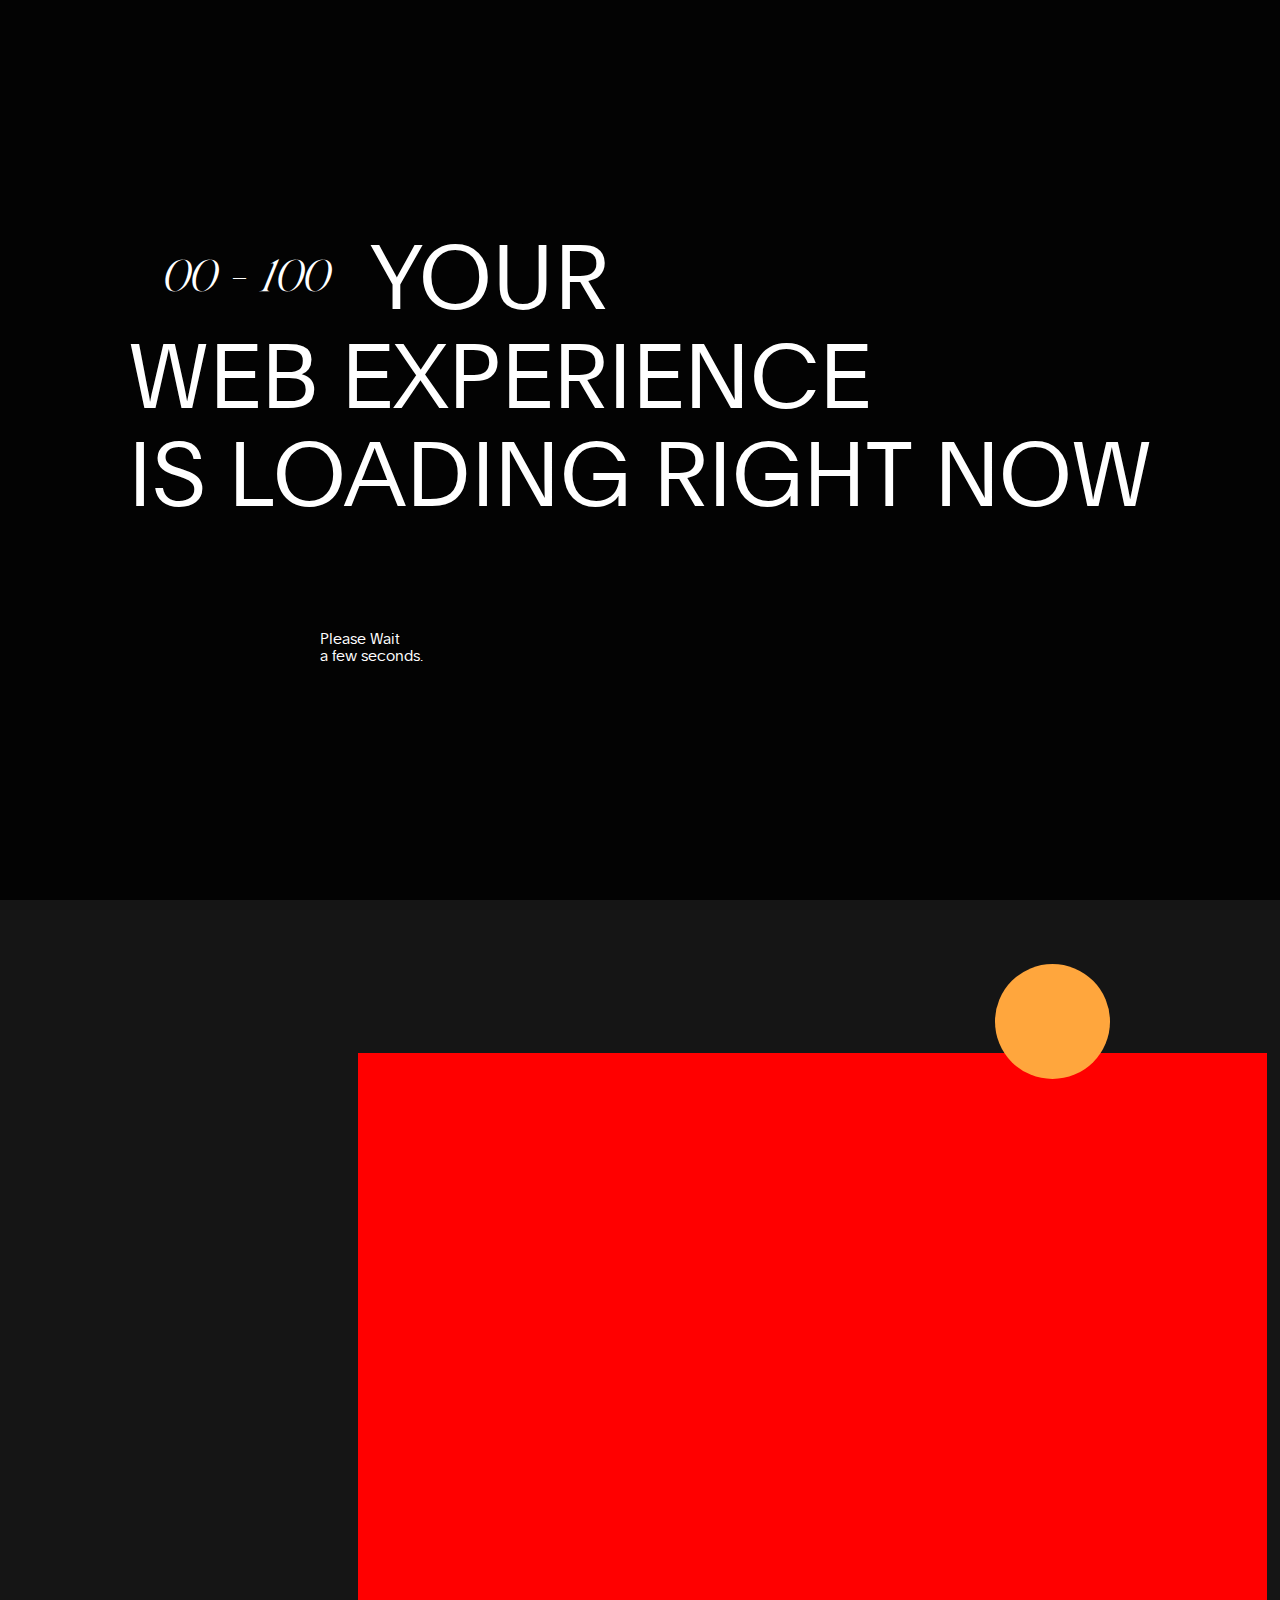
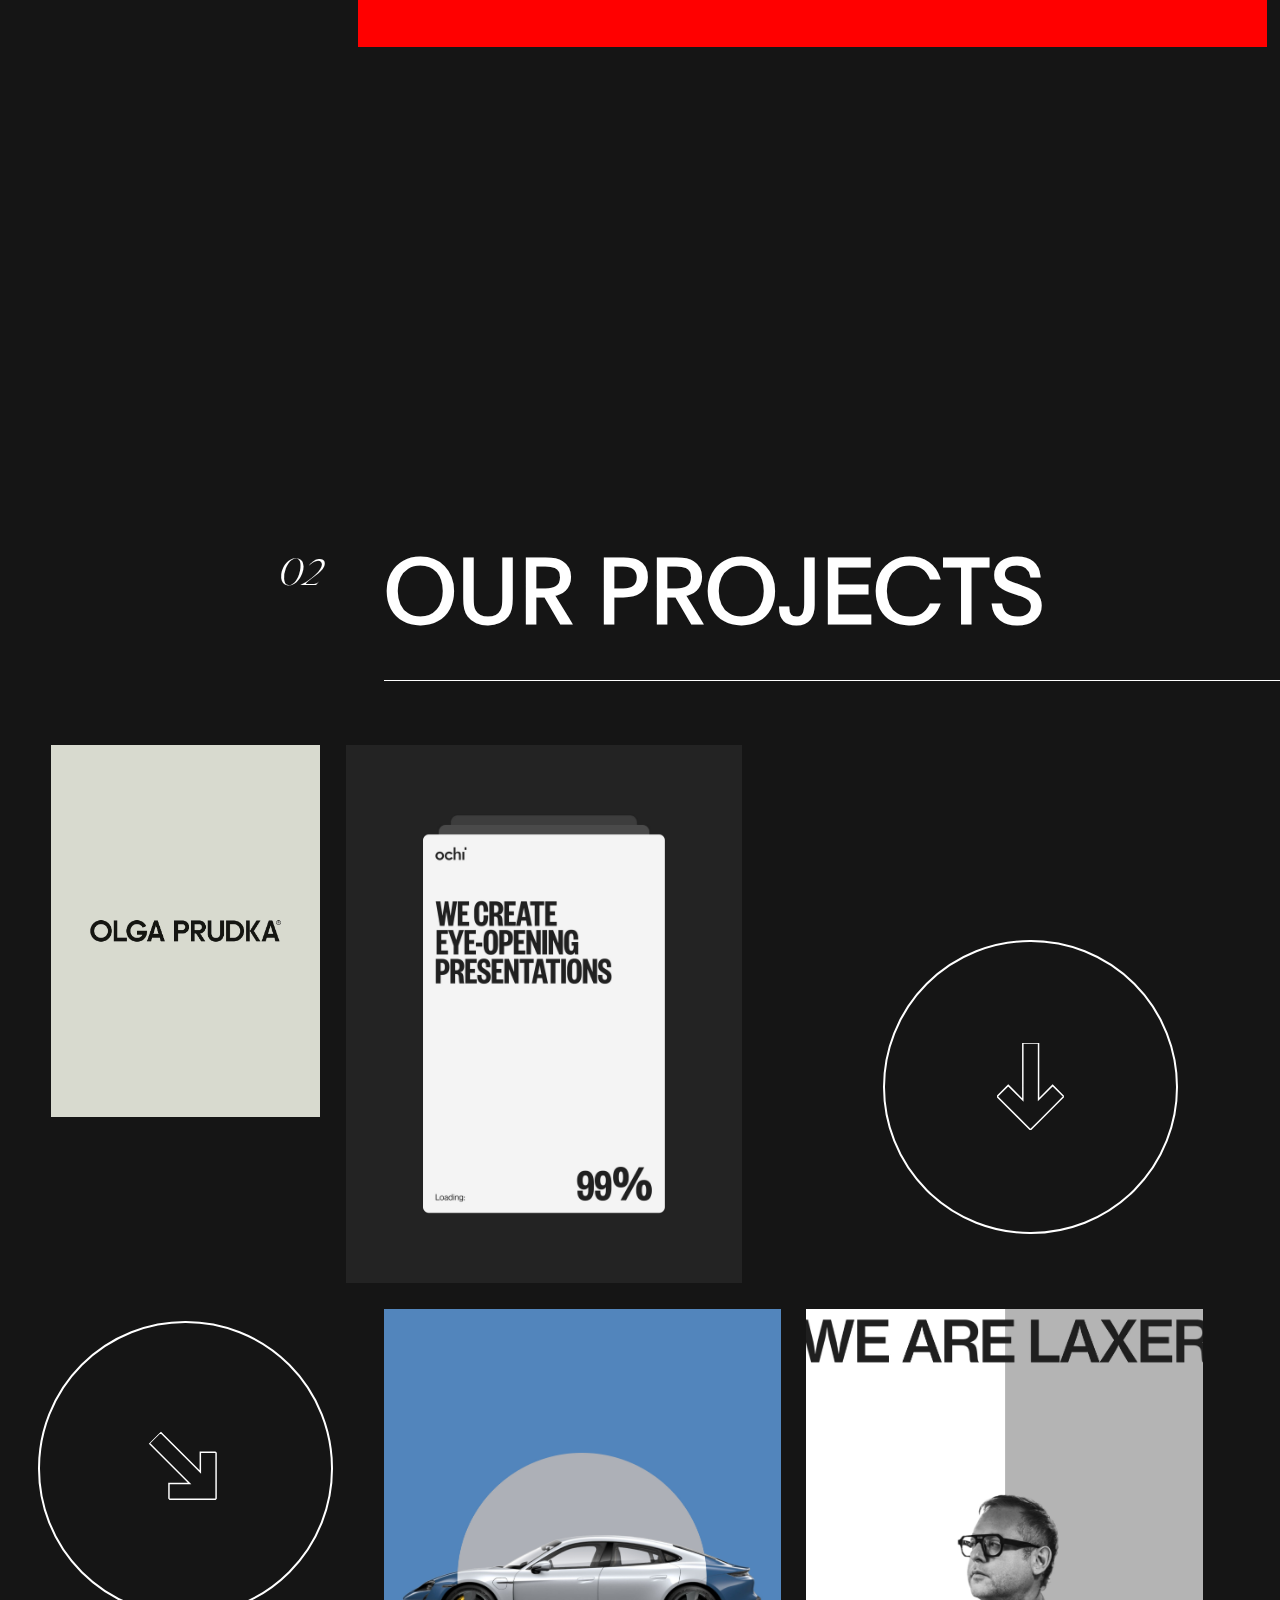
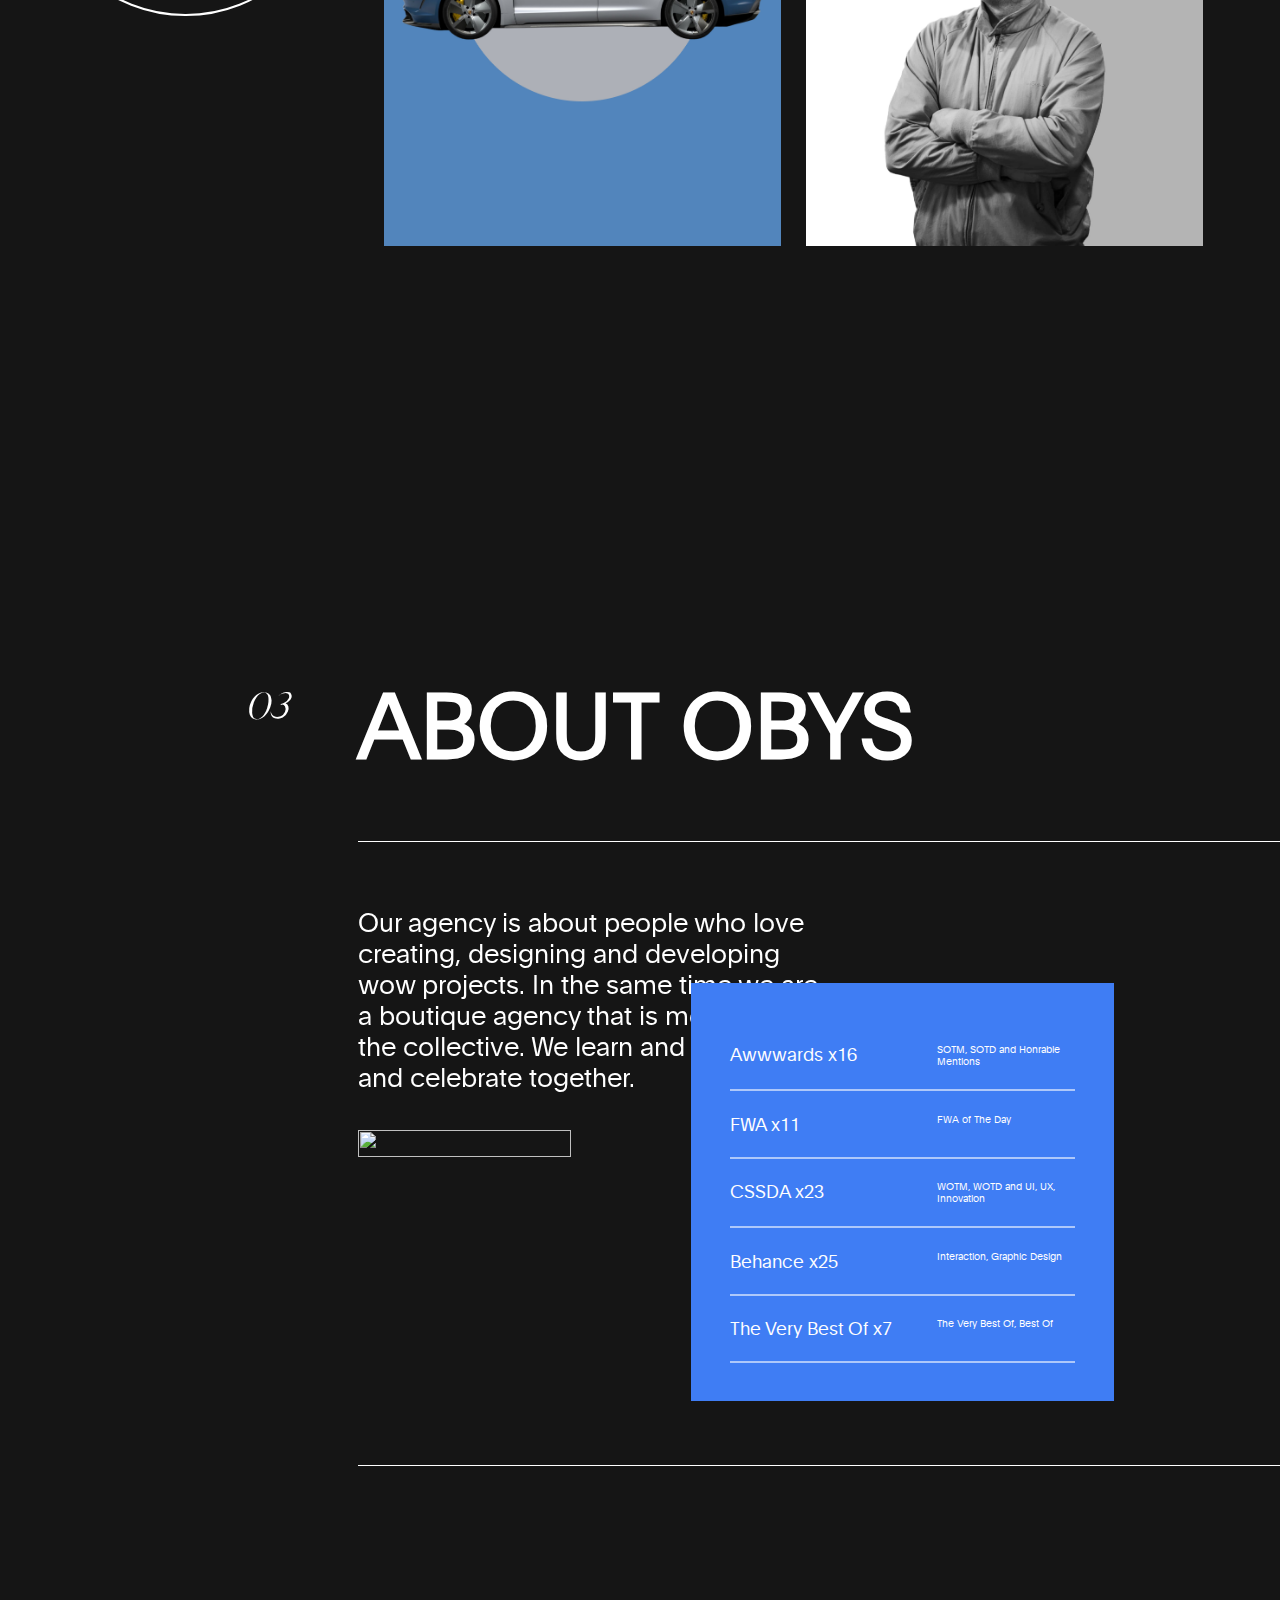
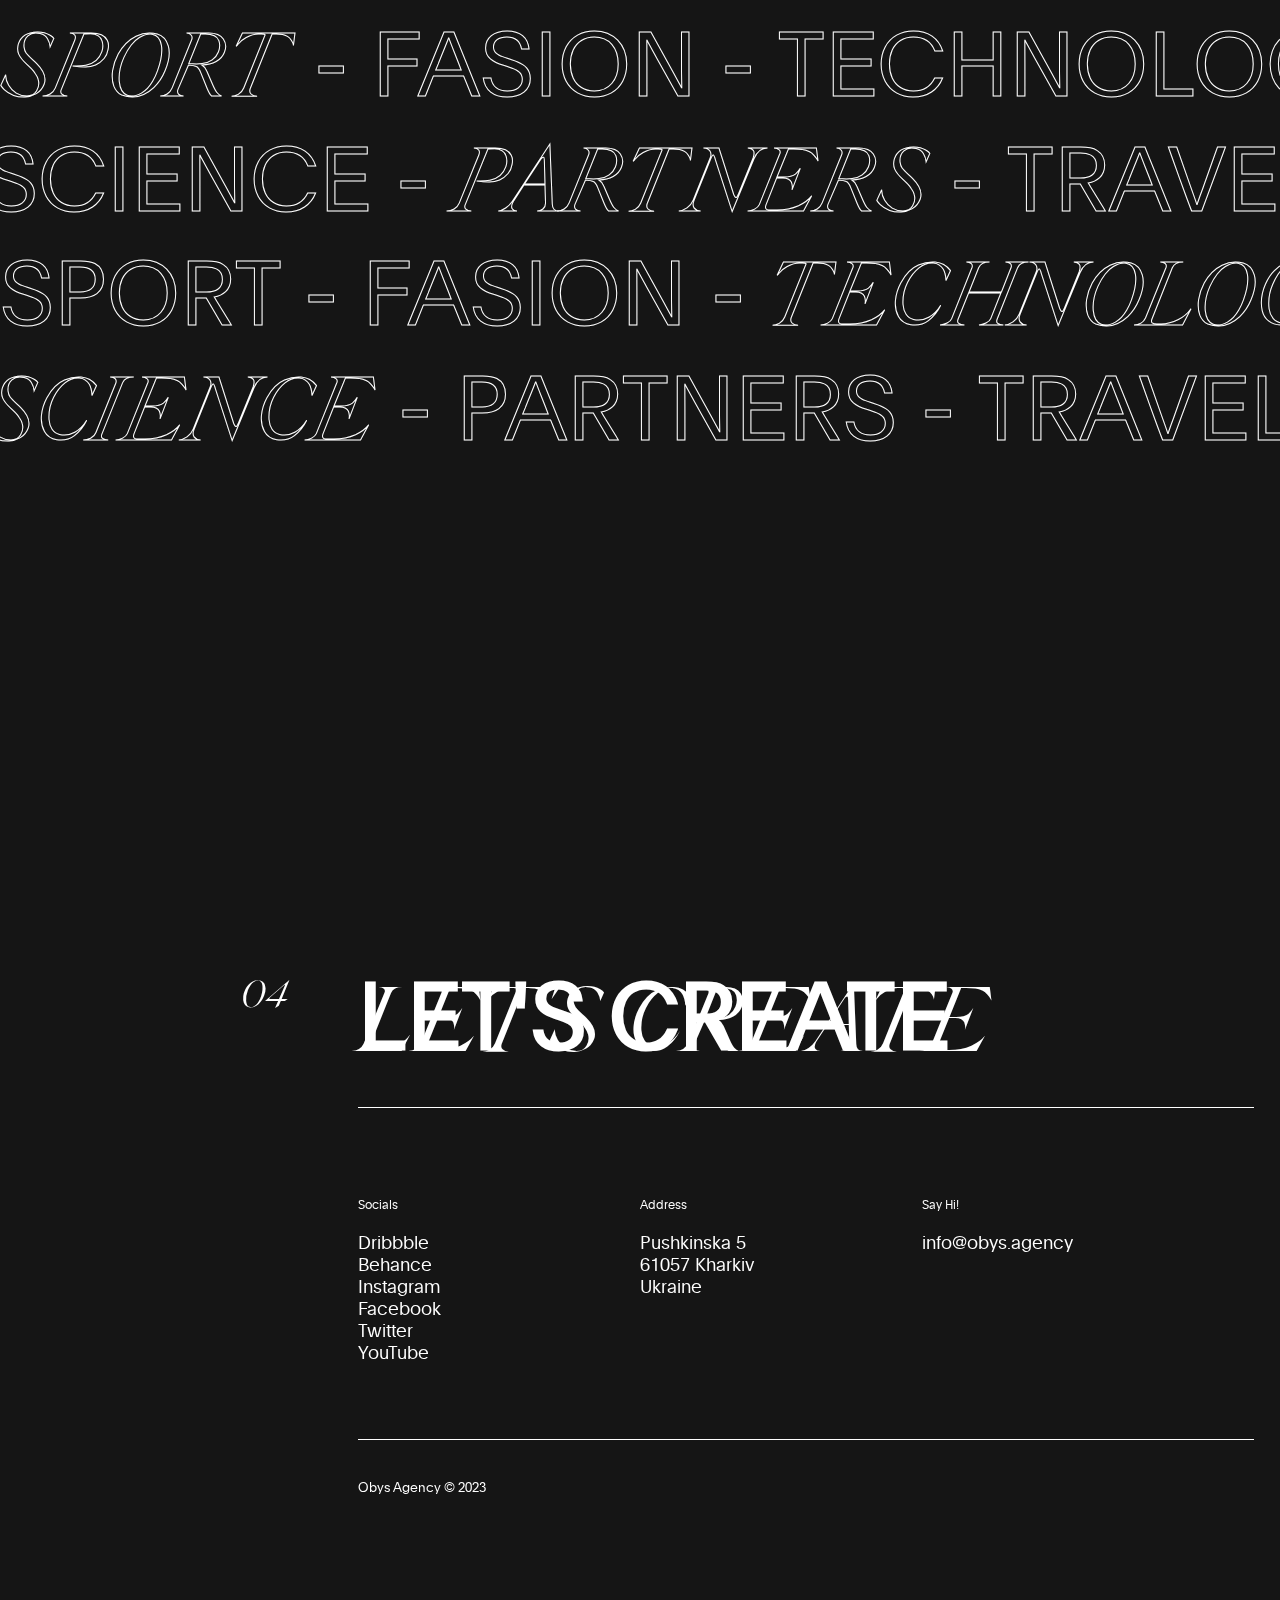
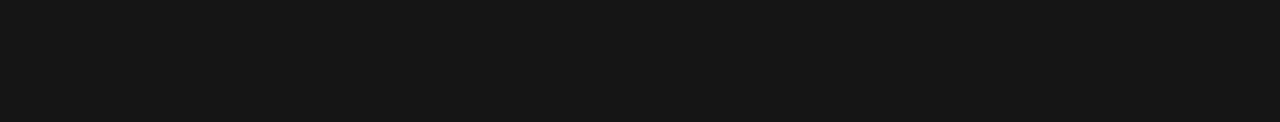
==== Obys_Agency/obys-agency-main/index.html @ a290be22 "Changes in page 1 and loader done done" ====
<!DOCTYPE html>
<html lang="en">

<head>
    <meta charset="UTF-8">
    <meta name="viewport" content="width=device-width, initial-scale=1.0">
    <title>Obys Agency</title>
    <!-- favicon -->
    <link rel="shortcut icon" href="./assets/favicon.png" type="image/x-icon">
    <!-- locomotive css  -->
    <link rel="stylesheet" href="https://cdn.jsdelivr.net/npm/locomotive-scroll@3.5.4/dist/locomotive-scroll.css">
    <!-- shery css  -->
    <link rel="stylesheet" href="https://cdn.jsdelivr.net/gh/aayushchouhan24/sheryjs@main/dist/Shery.css" />
    <!-- remixicon cdn  -->
    <link href="https://cdn.jsdelivr.net/npm/remixicon@3.5.0/fonts/remixicon.css" rel="stylesheet">
    <!-- css file  -->
    <link rel="stylesheet" href="style.css">
</head>

<body>
    <div id="crsr">Scroll</div>
    <div id="loader">
        <div class="line">
            <div id="line1-part1">
                <h5>00</h5>
                <h6>- 100</h6>
            </div>
            <h1>Your</h1>
        </div>
        <div class="line">
            <h1>Web Experience</h1>
        </div>
        <div class="line">
            <h1>is loading right <span class="line-h2">NOW</span></h1>
            <div class="lineh3">Please Wait <br>a few seconds.</div>
        </div>
    </div>
    <div id="main">
        <div id="page1" data-scroll data-scroll-speed="-1">
            <div id="nav">

                <div id="nav-part1">
                    <img src="dots-menu.png" id="menu">
                    <svg class="brand__svg" width="71" height="27" viewBox="0 0 71 27">
                        <path d="M40.7622 24.5917C40.7622 23.6724 41.4511 22.9829 42.3697 22.9829C43.2883 22.9829 43.9773 23.6724 43.9773 24.5917C43.9773 25.511 43.2883 26.2005 42.3697 26.2005C41.566 26.2005 40.7622 25.3961 40.7622 24.5917Z" fill="currentColor"></path>
                        <path d="M65.7937 8.96329C65.7937 8.04398 66.4826 7.35449 67.4012 7.35449C68.3198 7.35449 69.0087 8.04398 69.0087 8.96329C69.0087 9.88261 68.3198 10.5721 67.4012 10.5721C66.4826 10.5721 65.7937 9.88261 65.7937 8.96329Z" fill="currentColor"></path>
                        <path d="M59.019 18.3861C59.019 17.4668 59.708 16.7773 60.6266 16.7773C61.5451 16.7773 62.2341 17.4668 62.2341 18.3861C62.2341 19.3055 61.5451 19.9949 60.6266 19.9949C59.8228 19.9949 59.019 19.3055 59.019 18.3861Z" fill="currentColor"></path>
                        <path d="M41.3365 9.88276C40.5327 8.27396 39.6142 7.8143 39.04 7.58447H46.3887C45.9294 7.8143 45.0108 8.04413 45.0108 8.96344C45.0108 9.19327 45.1257 9.65293 45.3553 10.1126L48.3407 16.6627L46.5035 20.225L41.3365 9.88276Z" fill="currentColor"></path>
                        <path d="M51.8998 9.30819C51.8998 8.04413 50.9812 7.69939 50.2922 7.58447H54.6555C53.8517 7.8143 52.8183 8.27396 51.7849 10.1126C51.8998 9.88276 51.8998 9.65293 51.8998 9.30819Z" fill="currentColor"></path>
                        <path d="M66.7122 17.9266C66.7122 16.2029 65.2195 15.6283 63.0378 14.5941C60.8562 13.5599 59.019 12.7555 59.019 10.8019C59.019 8.73348 60.971 7.12468 64.1861 7.00977C63.1527 7.23959 62.3489 8.15891 62.3489 9.42296C62.3489 10.9168 63.612 11.4914 65.9084 12.5256C68.2049 13.5599 70.2717 14.4792 70.2717 16.6626C70.2717 19.1907 67.4011 20.3398 64.6454 20.4547C65.9084 20.2249 66.7122 19.1907 66.7122 17.9266Z" fill="currentColor"></path>
                        <path d="M21.0129 2.64303C21.0129 1.6088 20.3239 0.919313 19.2905 0.689485L24.4576 0V20.3398C24.4576 20.3398 22.6204 20.4547 20.8981 21.8337V2.64303H21.0129Z" fill="currentColor"></path>
                        <path d="M34.6764 14.0195C34.6764 10.4572 31.691 7.58432 27.9019 7.35449C30.1983 7.69923 30.8873 11.4914 30.8873 14.0195C30.8873 16.5476 30.1983 20.2249 27.9019 20.6845C31.8058 20.4547 34.6764 17.5819 34.6764 14.0195Z" fill="currentColor"></path>
                        <path d="M14.9269 14.0195C14.9269 10.4572 11.9415 7.58432 8.15234 7.35449C10.4488 7.69923 11.1377 11.4914 11.1377 14.0195C11.1377 16.5476 10.4488 20.2249 8.15234 20.6845C11.9415 20.4547 14.9269 17.5819 14.9269 14.0195Z" fill="currentColor"></path>
                        <path d="M0 14.0195C0 10.4572 2.9854 7.58432 6.77456 7.35449C4.4781 7.69923 3.78916 11.4914 3.78916 14.0195C3.78916 16.5476 4.4781 20.2249 6.77456 20.6845C2.9854 20.4547 0 17.5819 0 14.0195Z" fill="currentColor"></path></svg>
                        
                </div>
                <div class="text">Obys—<br>
                    Creative<br>
                    Design<br>
                    Agency<br>
                    </div>
                <div id="frames">
                    <div class="frame">
                        <span >Works</span>
                        <span >Works</span>
                    </div>
                    <div class="frame">
                        <span >Contact</span>
                        <span >Contact</span>
                    </div>
                    </div>
             </div>
               <div class="hero" id="hero1">
                 <h1> We Design</h1>
               </div>
    
               <div class="hero" id="hero2">
                <h1> Unique</h1>
               </div>
    
               <div class="hero" id="hero3">
                   <h2>Web<span>/</span></h2>
                   <h2>Graphic</h2>
               </div>
    
               <div class="hero" id="hero4">
                <h1>experience</h1>
               </div>
            <img id="flag" src="https://obys.agency/wp-content/uploads/2022/03/Flag.jpg" alt="">
        </div>
        <div id="page2" data-scroll data-scroll-speed="-2.5">
            <div id="video-container">
                <div id="video-cursor">
                    <i class="ri-play-mini-fill"></i>
                </div>
                <video loop src="https://obys.agency/wp-content/uploads/2022/11/Obys-Showreel-2022.mp4"></video>
            </div>
        </div>
        <div id="page3" data-scroll data-scroll-speed="-2.5">
            <h1>OUR PROJECTS</h1>
            <div class="underline"></div>
            <div id="image-div-container">
                <div class="image-div">
                    <img src="./assets/img1-1.jpg" alt="">
                    <img src="./assets/img1-2.jpg" alt="">
                </div>
                <div class="image-div">
                    <img src="./assets/img2-1.jpg" alt="">
                    <img src="./assets/img2-2.jpg" alt="">
                </div>
                <div class="page3-circle1">
                    <svg class="button__arrow" viewBox="0 0 91 118" fill="none">
                        <path
                            d="M15.2307 57.4152L15.9378 56.708L15.2307 56.0009L14.5236 56.708L15.2307 57.4152ZM34.9813 77.1658L34.2742 77.8729L35.9813 79.58L35.9813 77.1658L34.9813 77.1658ZM0.151478 72.4944L-0.555622 71.7873L-1.26273 72.4944L-0.555622 73.2015L0.151478 72.4944ZM45.29 117.633L44.5828 118.34L45.29 119.047L45.9971 118.34L45.29 117.633ZM60.3692 102.554L61.0763 103.261L61.7839 102.553L61.0758 101.846L60.3692 102.554ZM60.3685 102.553L59.6614 101.846L58.9538 102.553L59.6619 103.261L60.3685 102.553ZM90.427 72.4944L91.1341 73.2015L91.8412 72.4944L91.1341 71.7873L90.427 72.4944ZM75.3478 57.4152L76.0549 56.7081L75.3478 56.001L74.6407 56.7081L75.3478 57.4152ZM56.3065 76.4565L55.3065 76.4565L55.3065 78.8707L57.0136 77.1636L56.3065 76.4565ZM56.3065 0.120074L57.3065 0.120074L57.3065 -0.879926L56.3065 -0.879926L56.3065 0.120074ZM34.9813 0.120076L34.9813 -0.879924L33.9813 -0.879924L33.9813 0.120076L34.9813 0.120076ZM14.5236 58.1223L34.2742 77.8729L35.6884 76.4587L15.9378 56.708L14.5236 58.1223ZM0.858585 73.2015L15.9378 58.1223L14.5236 56.708L-0.555622 71.7873L0.858585 73.2015ZM45.9971 116.926L0.858585 71.7873L-0.555622 73.2015L44.5828 118.34L45.9971 116.926ZM59.662 101.846L44.5828 116.926L45.9971 118.34L61.0763 103.261L59.662 101.846ZM59.6619 103.261L59.6625 103.261L61.0758 101.846L61.0751 101.845L59.6619 103.261ZM61.0756 103.26L91.1341 73.2015L89.7199 71.7873L59.6614 101.846L61.0756 103.26ZM91.1341 71.7873L76.0549 56.7081L74.6407 58.1223L89.7199 73.2015L91.1341 71.7873ZM74.6407 56.7081L55.5994 75.7494L57.0136 77.1636L76.0549 58.1223L74.6407 56.7081ZM57.3065 76.4565L57.3065 0.120074L55.3065 0.120074L55.3065 76.4565L57.3065 76.4565ZM56.3065 -0.879926L34.9813 -0.879924L34.9813 1.12008L56.3065 1.12007L56.3065 -0.879926ZM33.9813 0.120076L33.9813 77.1658L35.9813 77.1658L35.9813 0.120076L33.9813 0.120076Z"
                            fill="currentColor"></path>
                    </svg>
                    <div class="circle-in">
                        <p>We are thrilled to have you on board. We hove you enjoyed the projects ❤</p>
                    </div>
                </div>
                <div class="page3-circle2">
                    <svg class="button__arrow" viewBox="0 0 91 118" fill="none">
                        <path
                            d="M15.2307 57.4152L15.9378 56.708L15.2307 56.0009L14.5236 56.708L15.2307 57.4152ZM34.9813 77.1658L34.2742 77.8729L35.9813 79.58L35.9813 77.1658L34.9813 77.1658ZM0.151478 72.4944L-0.555622 71.7873L-1.26273 72.4944L-0.555622 73.2015L0.151478 72.4944ZM45.29 117.633L44.5828 118.34L45.29 119.047L45.9971 118.34L45.29 117.633ZM60.3692 102.554L61.0763 103.261L61.7839 102.553L61.0758 101.846L60.3692 102.554ZM60.3685 102.553L59.6614 101.846L58.9538 102.553L59.6619 103.261L60.3685 102.553ZM90.427 72.4944L91.1341 73.2015L91.8412 72.4944L91.1341 71.7873L90.427 72.4944ZM75.3478 57.4152L76.0549 56.7081L75.3478 56.001L74.6407 56.7081L75.3478 57.4152ZM56.3065 76.4565L55.3065 76.4565L55.3065 78.8707L57.0136 77.1636L56.3065 76.4565ZM56.3065 0.120074L57.3065 0.120074L57.3065 -0.879926L56.3065 -0.879926L56.3065 0.120074ZM34.9813 0.120076L34.9813 -0.879924L33.9813 -0.879924L33.9813 0.120076L34.9813 0.120076ZM14.5236 58.1223L34.2742 77.8729L35.6884 76.4587L15.9378 56.708L14.5236 58.1223ZM0.858585 73.2015L15.9378 58.1223L14.5236 56.708L-0.555622 71.7873L0.858585 73.2015ZM45.9971 116.926L0.858585 71.7873L-0.555622 73.2015L44.5828 118.34L45.9971 116.926ZM59.662 101.846L44.5828 116.926L45.9971 118.34L61.0763 103.261L59.662 101.846ZM59.6619 103.261L59.6625 103.261L61.0758 101.846L61.0751 101.845L59.6619 103.261ZM61.0756 103.26L91.1341 73.2015L89.7199 71.7873L59.6614 101.846L61.0756 103.26ZM91.1341 71.7873L76.0549 56.7081L74.6407 58.1223L89.7199 73.2015L91.1341 71.7873ZM74.6407 56.7081L55.5994 75.7494L57.0136 77.1636L76.0549 58.1223L74.6407 56.7081ZM57.3065 76.4565L57.3065 0.120074L55.3065 0.120074L55.3065 76.4565L57.3065 76.4565ZM56.3065 -0.879926L34.9813 -0.879924L34.9813 1.12008L56.3065 1.12007L56.3065 -0.879926ZM33.9813 0.120076L33.9813 77.1658L35.9813 77.1658L35.9813 0.120076L33.9813 0.120076Z"
                            fill="currentColor"></path>
                    </svg>
                    <div class="circle-in">
                        <p>We are thrilled to have you on board. We hove you enjoyed the projects</p>
                    </div>
                </div>
                <div class="image-div">
                    <img src="./assets/img3-1.jpg" alt="">
                    <img src="./assets/img3-2.jpg" alt="">
                </div>
                <div class="image-div">
                    <img src="./assets/img4-1.jpg" alt="">
                    <img src="./assets/img4-2.jpg" alt="">
                </div>
            </div>
        </div>
        <div id="page4" data-scroll data-scroll-speed="2.5">
            <div id="page4-content">
                <h1>About Obys</h1>
                <div class="underline"></div>
                <p>Our
                    agency
                    is
                    about
                    people
                    who
                    love

                    creating,
                    designing
                    and
                    developing

                    wow
                    projects.
                    In
                    the
                    same
                    time
                    we

                    are
                    a
                    boutique
                    agency
                    that
                    is
                    more

                    than
                    the
                    collective.
                    We
                    learn
                    and

                    grow,
                    win
                    and
                    celebrate
                    together. </p>
                <div id="page4-flex">
                    <img src="https://obys.agency/wp-content/uploads/2020/07/content-image01.jpg" alt="">
                    <p>
                        We are happy to present our new website and updated version of Obys agency. As before we are
                        open for new projects worldwide!
                        <br><br>
                        Would you like to have award winning site or unique branding style, please say hi to our manager
                        —info@obys.agency.
                        And we will help you with the pleasure.

                    </p>
                </div>
                <div id="page4-blue-div">
                    <div class="blue-div-elem">
                        <h4>Awwwards x16</h4>
                        <p>SOTM, SOTD and Honrable Mentions</p>
                    </div>
                    <div class="blue-div-elem">
                        <h4>FWA x11</h4>
                        <p>FWA of The Day</p>
                    </div>
                    <div class="blue-div-elem">
                        <h4>CSSDA x23</h4>
                        <p>WOTM, WOTD and UI, UX, Innovation</p>
                    </div>
                    <div class="blue-div-elem">
                        <h4>Behance x25</h4>
                        <p>Interaction, Graphic Design</p>
                    </div>
                    <div class="blue-div-elem">
                        <h4>The Very Best Of x7</h4>
                        <p>The Very Best Of, Best Of</p>
                    </div>
                </div>
                <div class="underline"></div>

            </div>
        </div>
        <div id="page5" data-scroll data-scroll-speed="-2.5">
            <div class="elem">
                <h1><span>Sport</span> - Fasion - Technology -</h1>
                <h1><span>Sport</span> - Fasion - Technology -</h1>
            </div>
            <div class="elem2">
                <h1>Science - <span>partners</span> - Travel -</h1>
                <h1>Science - <span>partners</span> - Travel -</h1>
            </div>
            <div class="elem">
                <h1>Sport - Fasion - <span>Technology</span> -</h1>
                <h1>Sport - Fasion - <span>Technology</span> -</h1>
            </div>
            <div class="elem2">
                <h1><span>Science</span> - partners - Travel -</h1>
                <h1><span>Science</span> - partners - Travel -</h1>
            </div>
        </div>
        <div id="footer" data-scroll data-scroll-speed="-2.5">
            <div id="footer-text">
                <h1>Let's Create</h1>
                <h2>Let's Create</h1>

            </div>
            <div class="underline"></div>
            <div id="footer-div">
                <div class="box">
                    <h6>Socials</h6>
                    <h5>Dribbble</h5>
                    <h5>Behance</h5>
                    <h5>Instagram</h5>
                    <h5>Facebook</h5>
                    <h5>Twitter</h5>
                    <h5>YouTube</h5>
                </div>
                <div class="box">
                    <h6>Address</h6>
                    <h5>Pushkinska 5
                        61057 Kharkiv
                        Ukraine</h5>

                </div>
                <div class="box">
                    <h6>Say Hi!</h6>
                    <h5>info@obys.agency</h5>
                </div>
            </div>
            <div class="underline"></div>
            <h5>Obys Agency © 2023</h5>
        </div>
    </div>

    <!-- locomotive js  -->
    <script src="https://cdn.jsdelivr.net/npm/locomotive-scroll@3.5.4/dist/locomotive-scroll.js"></script>

    <!-- gsap cdn  -->
    <script src="https://cdnjs.cloudflare.com/ajax/libs/gsap/3.12.2/gsap.min.js"
        integrity="sha512-16esztaSRplJROstbIIdwX3N97V1+pZvV33ABoG1H2OyTttBxEGkTsoIVsiP1iaTtM8b3+hu2kB6pQ4Clr5yug=="
        crossorigin="anonymous" referrerpolicy="no-referrer"></script>
        
    <!-- scrolltrigger cdn  -->
    <script src="https://cdnjs.cloudflare.com/ajax/libs/gsap/3.12.2/ScrollTrigger.min.js"
        integrity="sha512-Ic9xkERjyZ1xgJ5svx3y0u3xrvfT/uPkV99LBwe68xjy/mGtO+4eURHZBW2xW4SZbFrF1Tf090XqB+EVgXnVjw=="
        crossorigin="anonymous" referrerpolicy="no-referrer"></script>

    <!-- Three JS cdn  -->
    <script src="https://cdnjs.cloudflare.com/ajax/libs/three.js/0.155.0/three.min.js"></script>

    <!-- controlKit for debunging -->
    <script src="https://cdn.jsdelivr.net/gh/automat/controlkit.js@master/bin/controlKit.min.js"></script>

    <!-- Shery JS cdn  -->
    <script type="text/javascript"
        src="https://cdn.jsdelivr.net/gh/aayushchouhan24/sheryjs@main/dist/Shery.js"></script>

    <!-- JavaScript file  -->
    <script src="script.js"></script>
</body>

</html>
---- Obys_Agency/obys-agency-main/style.css ----
@font-face {
    font-family: "Plain Light";
    src: url(./fonts/plain-regular-webfont.ttf);
}

@font-face {
    font-family: "Plain Light";
    src: url(./fonts/plain-light-webfont.ttf);
}

@font-face {
    font-family: "silk serif";
    src: url(./fonts/silkserif-regularitalic-webfont.ttf);
}

@font-face {
    font-family: "silk serif";
    src: url(./fonts/silkserif-lightitalic-webfont.ttf);
}

* {
    margin: 0;
    padding: 0;
    -webkit-box-sizing: border-box;
            box-sizing: border-box;
    font-family: "Plain Light";
    color: #fff;
}

html,
body {
    height: 100%;
    width: 100%;
}

body {
    overflow-x: hidden;
}

#crsr {
    top: -50%;
    font-size: 1vw;
    height: 3.5vw;
    width: 3.5vw;
    border: 1px solid #f0efef;
    color: #fff;
    border-radius: 50%;
    z-index: 99;
    display: flex;
    flex-direction: column;
    align-items: center;
    justify-content: center;
    transform: translate(-50%,-50%);
    mix-blend-mode: difference;
    position: absolute;
    cursor: pointer;
    pointer-events: none;
}
#loader {
    height: 100%;
    width: 100%;
    position: fixed;
    z-index: 9999;
    background-color: #030303;
    padding: 25vh 10vw;
}

.line {
    /* background-color: red; */
    height: -webkit-fit-content;
    height: -moz-fit-content;
    height: fit-content;
    overflow: hidden;
    display: -webkit-box;
    display: -ms-flexbox;
    display: flex;
    line-height: 1.1;
    -webkit-box-align: center;
        -ms-flex-align: center;
            align-items: center;
    -webkit-box-pack: start;
        -ms-flex-pack: start;
            justify-content: flex-start;
    gap: 3vw;
}

#line1-part1 {
    display: -webkit-box;
    display: -ms-flexbox;
    display: flex;
    -webkit-box-align: center;
        -ms-flex-align: center;
            align-items: center;
    -webkit-box-pack: center;
        -ms-flex-pack: center;
            justify-content: center;
    gap: 1vw;

}

#line1-part1 h5,
#line1-part1 h6 {
    font-size: 3.5vw;
    font-weight: 100;
    font-family: 'silk serif';
}

#line1-part1 h5 {
    /* background-color: red; */
    width: 7vw;
    text-align: right;
}

.line h1 {
    font-size: 7vw;
    font-weight: 500;
    text-transform: uppercase;
    text-align: right;
    letter-spacing: -0.020rem;
}

.lineh3 {
    position: absolute;
    top: 70%;
    left: 25%;
    height: auto;
    font-size: 1.2vw;
    text-align: left;
}

.line-h2 {
    font-size: 7vw;
    font-weight: 500;
    animation-name: anime;
    opacity: 1;
    animation-duration: 1.39s;
    animation-timing-function: cubic-bezier(0.25, 0.1, 0.25, 1);
    animation-iteration-count: infinite;
}

@-webkit-keyframes loaderAnime {
    0% {
        font-family: "plain light";
        -webkit-text-stroke: 1px #fff;
        color: #fff;
        font-weight: 500;
        opacity: 1;
    }

    48% {
        font-family: "plain light";
        -webkit-text-stroke: 1px #fff;
        color: #fff;
        font-weight: 500;
        opacity: 0;
    }

    50% {
        font-family: 'silk serif';
        -webkit-text-stroke: 1px #fff;
        font-weight: 500;
        color: transparent;
        opacity: 1;
    }

    100% {
        font-family: 'silk serif';
        -webkit-text-stroke: 1px #fff;
        font-weight: 500;
        color: transparent;
        opacity: 0;
    }
}

@keyframes loaderAnime {
    0% {
        font-family: "plain light";
        -webkit-text-stroke: 1px #fff;
        color: #fff;
        font-weight: 500;
        opacity: 1;
    }

    48% {
        font-family: "plain light";
        -webkit-text-stroke: 1px #fff;
        color: #fff;
        font-weight: 500;
        opacity: 0;
    }

    50% {
        font-family: 'silk serif';
        -webkit-text-stroke: 1px #fff;
        font-weight: 500;
        color: transparent;
        opacity: 1;
    }

    100% {
        font-family: 'silk serif';
        -webkit-text-stroke: 1px #fff;
        font-weight: 500;
        color: transparent;
        opacity: 0;
    }
}





#main {
    position: relative;
    background-color: #151515;
    z-index: 99;
}

#page1 {
    height: 100vh;
    width: 100%;
    /* background-color: #151515; */
    position: relative;
    z-index: 100;
}

#page1 #nav {
    display: -webkit-box;
    display: -ms-flexbox;
    display: flex;
    -webkit-box-align: center;
        -ms-flex-align: center;
            align-items: center;
    -webkit-box-pack: justify;
        -ms-flex-pack: justify;
            justify-content: space-between;
    padding: 2.3vw 5.5vw;
}
#nav-part1 {
    display: flex;
    align-items: center;
    justify-content: center;
    gap: 2.2vw;
}
#nav svg {
    width: 4vw;
    height: auto;
}
#nav .text {
    position: absolute;
    top: 6%;
    left: 25%;
    font-size: .97vw;
}
img {
    width: 3vh;
    height: 3vh;
}

#frames {
    display: flex;
    align-items: center;
    justify-content: center;
    gap: 2.5vw;
    margin-top: -1.3vw;
    overflow: hidden;
    /* background-color: aqua; */
    /* font-size: 1vw; */
}
.frame {
    position: relative;
    z-index: 10;
    height: 2vw;
    /* background-color: rgb(147, 147, 75); */
    overflow: hidden;
}
.frame span
{
    /* position:absolute; */
    /* background-color: aqua; */
    height: 3vw;
    text-align: center;
    display: flex;
    align-items: center;
    justify-content: baseline;
    font-size: 1vw;
    font-weight: 100;
    padding: 0 2vw;
    /* transform: translateY(-5vw); */
}
.hero {
    /* background-color: red; */
    width: 72%;
    margin-left: 27%;
    height: -webkit-fit-content;
    height: -moz-fit-content;
    height: fit-content;
    /* background-color: red; */
    overflow-y: hidden;
    display: -webkit-box;
    display: -ms-flexbox;
    display: flex;
    -webkit-box-align: center;
        -ms-flex-align: center;
            align-items: center;


}



.hero:nth-child(2) {
    margin-top: 18vh;
}

.hero h1 {
    font-size: 7.2vw;
    font-weight: 500;
    text-transform: uppercase;
    line-height: 7.2vw;
    position: relative;
}

#hero1::before {
    content: "01";
    position: absolute;
    font-size: 3vw;
    font-weight: 100;
    font-family: "silk serif";
    left: 20%;
    top: 29%;
}

.hero h2 {
    font-size: 7.2vw;
    font-weight: 500;
    text-transform: uppercase;
    line-height: 7.2vw;
    border-bottom: 0.5vw solid #fff;
    /* padding-bottom: 0.8vw;
    /* transition: all ease 0.3s; */

}

.hero h2:hover {
    -webkit-text-stroke: 2px #fff;
    color: transparent;
    font-weight: 500;
    border-bottom: 0.5vw solid #ffffff00;
}

#page2 {
    height: 100vh;
    width: 100%;
    padding-top: 17vh;
    position: relative;
}

#video-container {
    height: 66vh;
    width: 71vw;
    position: relative;
    left: 28%;
    background-color: red;
    background-image: url(https://obys.agency/wp-content/uploads/2022/11/Showreel-2022-preview-1.jpg);
    background-size: cover;
    background-position: center;
}

#video-container video {
    height: 100%;
    width: 100%;
    -o-object-fit: cover;
       object-fit: cover;
    opacity: 0;
}


#video-cursor {
    background-color: #FFA63D;
    height: 9vw;
    width: 9vw;
    border-radius: 50%;
    position: absolute;
    top: -15%;
    left: 70%;
    display: -webkit-box;
    display: -ms-flexbox;
    display: flex;
    -webkit-box-align: center;
        -ms-flex-align: center;
            align-items: center;
    -webkit-box-pack: center;
        -ms-flex-pack: center;
            justify-content: center;
    z-index: 999;
}

#video-cursor i {
    font-size: 2vw;
}

#page3 {
    min-height: 100vh;
    width: 100%;
    /* background-color: rgb(61, 61, 61); */
    position: relative;
    padding: 17vh 2vw;
    margin-bottom: 20vh;
    margin-top: 20vh;
}

#page3 h1 {
    font-size: 7vw;
    text-transform: uppercase;
    position: relative;
    margin-left: 28vw;
}

#page3 h1::before {
    content: "02";
    position: absolute;
    font-size: 3vw;
    font-weight: 100;
    font-family: "silk serif";
    left: -12%;
    top: 8%;
}

#page3 .underline {
    margin-left: 28vw;

}

#image-div-container {
    /* background-color: red; */
    padding: 1vw;
    position: relative;
    display: -webkit-box;
    display: -ms-flexbox;
    display: flex;
    -webkit-box-align: start;
        -ms-flex-align: start;
            align-items: flex-start;
    -webkit-box-pack: start;
        -ms-flex-pack: start;
            justify-content: flex-start;
    -ms-flex-wrap: wrap;
        flex-wrap: wrap;
}

.image-div {
    height: 42vw;
    width: 31vw;
    position: relative;
    overflow: hidden;
    -ms-flex-negative: 0;
        flex-shrink: 0;
    margin: 1vw;
    /* background-color: blue; */
}

.image-div:nth-child(1) {
    height: 29vw;
    width: 21vw;
}

.image-div img {
    height: 100%;
    width: 100%;
    -o-object-fit: cover;
       object-fit: cover;
    -o-object-position: center;
       object-position: center;
}

.page3-circle1 {
    height: 23vw;
    width: 23vw;
    border: 2px solid #fff;
    border-radius: 50%;
    display: -webkit-box;
    display: -ms-flexbox;
    display: flex;
    margin-top: 23vh;
    position: relative;
    -webkit-box-align: center;
        -ms-flex-align: center;
            align-items: center;
    -ms-flex-negative: 0;
        flex-shrink: 0;
    margin-left: 10vw;
    -webkit-box-pack: center;
        -ms-flex-pack: center;
            justify-content: center;
}

.page3-circle1 svg {
    height: 30%;
}

.page3-circle2 {
    height: 23vw;
    width: 23vw;
    border: 2px solid #fff;
    border-radius: 50%;
    display: -webkit-box;
    display: -ms-flexbox;
    display: flex;
    position: relative;
    /* margin-top: 23vh; */
    -ms-flex-negative: 0;
        flex-shrink: 0;
    -webkit-box-align: center;
        -ms-flex-align: center;
            align-items: center;
    /* margin-left: 10vw; */
    -webkit-box-pack: center;
        -ms-flex-pack: center;
            justify-content: center;
    margin-top: 2vw;
    margin-right: 3vw;
}

.page3-circle2 svg {
    height: 30%;
    rotate: -45deg;
}

.circle-in {
    height: 100%;
    width: 100%;
    position: absolute;
    top: 0;
    left: 0;
    background-color: #fff;
    display: -webkit-box;
    display: -ms-flexbox;
    display: flex;
    -webkit-box-align: center;
        -ms-flex-align: center;
            align-items: center;
    -webkit-box-pack: center;
        -ms-flex-pack: center;
            justify-content: center;
    /* display: ; */
    -webkit-transition: all ease 0.5s;
    -o-transition: all ease 0.5s;
    transition: all ease 0.5s;
    scale: 0;
    border-radius: 50%;
}

.circle-in p {
    font-size: 0.95vw;
    color: #000;
    font-weight: 500;
    width: 60%;
    scale: 0;
    -webkit-transition: all ease 0.5s;
    -o-transition: all ease 0.5s;
    transition: all ease 0.5s;
    -webkit-transition-delay: 0.3s;
         -o-transition-delay: 0.3s;
            transition-delay: 0.3s;
    opacity: 0;
}

.page3-circle1:hover .circle-in {
    scale: 1;
}

.page3-circle1:hover p {
    scale: 1;
    opacity: 1;
}

.page3-circle2:hover .circle-in {
    scale: 1;
}

.page3-circle2:hover p {
    scale: 1;
    opacity: 1;
}




#page4 {
    min-height: 100vh;
    position: relative;
    width: 100%;
    /* background-color: rgb(61, 61, 61); */
    padding: 7vh 0;
}

#page4-content {
    width: 72vw;
    position: relative;

    margin-left: 28%;
}

#page4-content h1 {
    font-size: 7vw;
    text-transform: uppercase;
    position: relative;
}

#page4-content h1::before {
    content: "03";
    position: absolute;
    font-size: 3vw;
    font-weight: 100;
    font-family: "silk serif";
    left: -12%;
    top: 8%;
}

#page4-content .underline {
    height: 1px;
    width: 100%;
    background-color: #fff;
    margin: 5vw 0;
}

#page4-content > p {
    font-size: 2.05vw;
    width: 50%;
    margin-bottom: 3vw;
}

#page4-flex {
    display: -webkit-box;
    display: -ms-flexbox;
    display: flex;
}

#page4-flex img {
    width: 48%;
}

#page4-flex p {
    font-size: 0.9vw;
    width: 19%;
    margin-left: 1vw;
}

#page4-blue-div {
    background-color: #3F7DF4;
    width: 33vw;
    padding: 3vw;
    position: relative;
    margin-top: -35vh;
    margin-left: 26vw;
}

.blue-div-elem {
    display: -webkit-box;
    display: -ms-flexbox;
    display: flex;
    -webkit-box-align: start;
        -ms-flex-align: start;
            align-items: flex-start;
    -webkit-box-pack: justify;
        -ms-flex-pack: justify;
            justify-content: space-between;
    /* background-color: red; */
    padding: 1.7vw 0;
    border-bottom: 2px solid #ffffff94;
}

.blue-div-elem h4 {
    font-size: 1.4vw;
    font-weight: 500;
}

.blue-div-elem p {
    width: 40%;
    font-size: 0.8vw;
}

#page5 {
    min-height: 100vh;
    width: 100%;
    position: relative;
}

.elem {
    white-space: nowrap;
    overflow-x: hidden;
    margin-bottom: -2vw;
}

.elem h1 {
    font-size: 7vw;
    -webkit-text-stroke: 1px #fff;
    font-weight: 400;
    text-transform: uppercase;
    /* background-color: red; */
    color: transparent;
    display: inline-block;
    margin-right: 16px;
    -webkit-animation-name: anime;
            animation-name: anime;
    -webkit-animation-duration: 17s;
            animation-duration: 17s;
    -webkit-animation-timing-function: linear;
            animation-timing-function: linear;
    -webkit-animation-iteration-count: infinite;
            animation-iteration-count: infinite;
}

@-webkit-keyframes anime {
    from {
        -webkit-transform: translateX(0);
                transform: translateX(0);
    }

    to {
        -webkit-transform: translateX(calc(-100% - 20px));
                transform: translateX(calc(-100% - 20px));
    }
}

@keyframes anime {
    from {
        -webkit-transform: translateX(0);
                transform: translateX(0);
    }

    to {
        -webkit-transform: translateX(calc(-100% - 20px));
                transform: translateX(calc(-100% - 20px));
    }
}


.elem2 {
    white-space: nowrap;
    overflow-x: hidden;
    margin-bottom: -2vw;
}

.elem2 h1 {
    font-size: 7vw;
    -webkit-text-stroke: 1px #fff;
    font-weight: 400;
    text-transform: uppercase;
    /* background-color: red; */
    color: transparent;
    display: inline-block;
    -webkit-transform: translateX(calc(-100% - 20px));
        -ms-transform: translateX(calc(-100% - 20px));
            transform: translateX(calc(-100% - 20px));
    -webkit-animation-name: anime;
            animation-name: anime;
    -webkit-animation-duration: 18s;
            animation-duration: 18s;
    -webkit-animation-timing-function: linear;
            animation-timing-function: linear;
    -webkit-animation-iteration-count: infinite;
            animation-iteration-count: infinite;
    animation-direction: reverse;
}

.elem span {
    font-style: italic;
    font-family: "silk serif";
    color: transparent;
}

.elem2 span {
    font-style: italic;
    font-family: "silk serif";
    color: transparent;
}

#footer {
    height: 85vh;
    width: 100%;
    /* background-color: red; */
    position: relative;
    padding-left: 28vw;
    margin-top: 5vw;
    padding-right: 2vw;
}

#footer h1 {
    font-size: 7.2vw;
    text-transform: uppercase;
    /* background-color: blue; */
    position: relative;
}

#footer-text {
    position: relative;
    /* background-color: red; */
}

#footer-text h2 {
    font-size: 7.2vw;
    text-transform: uppercase;
    position: absolute;
    top: -10%;
    font-weight: 500;

    left: 0;
    font-family: "silk serif";
}

#footer-text h2 span {
    font-family: "silk serif";
    opacity: 0;
    -webkit-text-stroke: 1px #fff;
    color: transparent;
}

#footer-text::before {
    content: "04";
    position: absolute;
    font-size: 3vw;
    font-weight: 100;
    font-family: "silk serif";
    left: -13%;
    top: 6%;
}

.underline {
    height: 1px;
    width: 100%;
    background-color: #fff;
    margin: 3vw 0;
}

#footer-div {
    display: -webkit-box;
    display: -ms-flexbox;
    display: flex;
    -webkit-box-align: start;
        -ms-flex-align: start;
            align-items: flex-start;
    -webkit-box-pack: justify;
        -ms-flex-pack: justify;
            justify-content: space-between;
    padding-right: 15vw;
    padding-top: 4vw;
    margin-bottom: 6vw;
}

#footer-div h6 {
    font-size: 0.9vw;
    margin-bottom: 1.5vw;
    font-weight: 500;
}

.box {
    width: 20%;
}

#footer-div h5 {
    font-size: 1.4vw;
    font-weight: 500;
    /* margin: 0.1vh 0; */
}

#footer > h5 {
    font-weight: 500;
    font-size: 1vw;
}

._canvas_container {
    z-index: 999999 !important;
    pointer-events: none;
}

#flag {
    height: 25vw;
    position: absolute;
    top: 0;
    opacity: 0;

    left: 0;
    -webkit-transform: translate(-50%, -50%);
        -ms-transform: translate(-50%, -50%);
            transform: translate(-50%, -50%);
}

#hero3 {
    /* background-color: red; */
    z-index: 999;
    position: relative;
}


@media (max-width:600px) {

    #loader {
        height: 100%;
        width: 100%;
        position: fixed;
        z-index: 999999;
        background-color: #030303;
        padding: 25vh 5vw;
    }

    .line {
        /* background-color: red; */
        height: -webkit-fit-content;
        height: -moz-fit-content;
        height: fit-content;
        overflow: hidden;
        display: -webkit-box;
        display: -ms-flexbox;
        display: flex;
        -webkit-box-align: start;
            -ms-flex-align: start;
                align-items: flex-start;
        -webkit-box-pack: start;
            -ms-flex-pack: start;
                justify-content: flex-start;
        gap: 3vw;
        -webkit-box-orient: vertical;
        -webkit-box-direction: normal;
            -ms-flex-direction: column;
                flex-direction: column;
    }

    #line1-part1 {
        display: -webkit-box;
        display: -ms-flexbox;
        display: flex;
        -webkit-box-align: center;
            -ms-flex-align: center;
                align-items: center;
        -webkit-box-pack: center;
            -ms-flex-pack: center;
                justify-content: center;
        gap: 1vw;

    }

    #line1-part1 h5,
    #line1-part1 h6 {
        font-size: 4vw;
        font-weight: 100;
        font-family: 'silk serif';
    }

    #line1-part1 h5 {
        /* background-color: red; */
        width: 5vw;
        text-align: right;
    }

    .line h1 {
        font-size: 8.5vw;
        text-transform: uppercase;
        font-weight: 900;
    }

    .line h2 {
        font-size: 8vw;
        text-transform: uppercase;
        font-weight: 900;
        opacity: 0;
        /* animation-name: loaderAnim */
        -webkit-animation-duration: 2s;
                animation-duration: 2s;

        /* display: none; */
        -webkit-animation-iteration-count: infinite;
                animation-iteration-count: infinite;
    }

    #page1 {
        height: 60vh;
        width: 100%;
        /* background-color: #151515; */
        position: relative;
        z-index: 100;
        /* background-color: red; */
        padding-top: 1px;
    }

    #page1 #nav {
        display: -webkit-box;
        display: -ms-flexbox;
        display: flex;
        -webkit-box-align: center;
            -ms-flex-align: center;
                align-items: center;
        -webkit-box-pack: end;
            -ms-flex-pack: end;
                justify-content: flex-end;
        padding: 4.3vw 5vw;
        position: fixed;
        width: 100%;
        /* background-color: red; */
        top: 0;
    }

    #nav svg {
        scale: 0.8;
    }

    #nav-part2 {
        display: -webkit-box;
        display: -ms-flexbox;
        display: flex;
        -webkit-box-align: center;
            -ms-flex-align: center;
                align-items: center;
        -webkit-box-pack: center;
            -ms-flex-pack: center;
                justify-content: center;
        gap: 3vw;
        display: none;
    }

    #nav-part2 h4 {
        font-size: 0.8vw;
        font-weight: 500;

    }

    .hero {
        /* background-color: red; */
        width: 72%;
        margin-left: 5%;
        height: -webkit-fit-content;
        height: -moz-fit-content;
        height: fit-content;
        /* background-color: red; */
        overflow-y: hidden;
        display: -webkit-box;
        display: -ms-flexbox;
        display: flex;
        -webkit-box-align: center;
            -ms-flex-align: center;
                align-items: center;
    }



    .hero:nth-child(2) {
        margin-top: 25vh;
    }

    .hero h1 {
        font-size: 9.8vw;
        font-weight: 600;
        text-transform: uppercase;
        line-height: 10.5vw;
        position: relative;
    }

    #hero1::before {
        content: "01";
        position: absolute;
        font-size: 5vw;
        font-weight: 100;
        font-family: "silk serif";
        left: 5%;
        top: 35%;
    }

    .hero h2 {
        font-size: 9.8vw;
        font-weight: 600;
        text-transform: uppercase;
        line-height: 10.5vw;
        border-bottom: 0.6vw solid #fff;
    }

    #page2 {
        height: 58vh;
        width: 100%;
        padding-top: 6vh;
        position: relative;
    }

    #video-container {
        height: 52vh;
        width: 100vw;
        position: relative;
        left: 0%;
        background-color: red;
        background-image: url(https://obys.agency/wp-content/uploads/2022/11/Showreel-2022-preview-1.jpg);
        background-size: cover;
        background-position: center;
    }

    #video-container video {
        height: 100%;
        width: 100%;
        -o-object-fit: cover;
           object-fit: cover;
        opacity: 0;
    }


    #video-cursor {
        background-color: #FFA63D;
        height: 25vw;
        width: 25vw;
        border-radius: 50%;
        position: absolute;
        top: 50%;
        left: 50%;
        display: -webkit-box;
        display: -ms-flexbox;
        display: flex;
        -webkit-transform: translate(-50%, -50%);
            -ms-transform: translate(-50%, -50%);
                transform: translate(-50%, -50%);
        -webkit-box-align: center;
            -ms-flex-align: center;
                align-items: center;
        -webkit-box-pack: center;
            -ms-flex-pack: center;
                justify-content: center;
        z-index: 999;
    }

    #video-cursor i {
        font-size: 5vw;
    }

    #page3 {
        min-height: 100vh;
        width: 100%;
        /* background-color: rgb(61, 61, 61); */
        position: relative;
        padding: 17vh 3vw 0 3vw;
        margin-bottom: 0vh;
        margin-top: 0vh;
    }

    #page3 h1 {
        font-size: 9.5vw;
        text-transform: uppercase;
        position: relative;
        margin-left: 2vw;
        margin-bottom: 5vw;
    }

    #page3 h1::before {
        content: "02";
        position: absolute;
        font-size: 5vw;
        font-weight: 100;
        font-family: "silk serif";
        left: 0%;
        top: -66%;
    }

    #page3 .underline {
        margin-left: 2vw;
        width: 94%;

    }

    #image-div-container {
        /* background-color: red; */
        margin-top: 10vw;
        padding: 1vw;
        position: relative;
        display: -webkit-box;
        display: -ms-flexbox;
        display: flex;
        -webkit-box-align: start;
            -ms-flex-align: start;
                align-items: flex-start;
        -webkit-box-pack: start;
            -ms-flex-pack: start;
                justify-content: flex-start;
        -ms-flex-wrap: wrap;
            flex-wrap: wrap;
        -webkit-box-orient: vertical;
        -webkit-box-direction: normal;
            -ms-flex-direction: column;
                flex-direction: column;
    }

    .image-div {
        height: 110vw;
        width: 90vw;
        position: relative;
        overflow: hidden;
        -ms-flex-negative: 0;
            flex-shrink: 0;
        margin: 1vw;
        margin-bottom: 8vw;
        /* background-color: blue; */
    }

    .image-div:nth-child(1) {
        height: 110vw;
        width: 90vw;
    }

    .image-div img {
        height: 100%;
        width: 100%;
        -o-object-fit: cover;
           object-fit: cover;
        -o-object-position: center;
           object-position: center;
    }

    .page3-circle1 {
        height: 23vw;
        width: 23vw;
        border: 2px solid #fff;
        border-radius: 50%;
        display: -webkit-box;
        display: -ms-flexbox;
        display: flex;
        margin-top: 23vh;
        position: relative;
        -webkit-box-align: center;
            -ms-flex-align: center;
                align-items: center;
        -ms-flex-negative: 0;
            flex-shrink: 0;
        margin-left: 10vw;
        -webkit-box-pack: center;
            -ms-flex-pack: center;
                justify-content: center;
        display: none;

    }

    .page3-circle1 svg {
        height: 30%;
    }

    .page3-circle2 {
        height: 23vw;
        width: 23vw;
        border: 2px solid #fff;
        border-radius: 50%;
        display: -webkit-box;
        display: -ms-flexbox;
        display: flex;
        position: relative;
        /* margin-top: 23vh; */
        -ms-flex-negative: 0;
            flex-shrink: 0;
        -webkit-box-align: center;
            -ms-flex-align: center;
                align-items: center;
        /* margin-left: 10vw; */
        -webkit-box-pack: center;
            -ms-flex-pack: center;
                justify-content: center;
        margin-top: 2vw;
        margin-right: 3vw;
        display: none;

    }

    .page3-circle2 svg {
        height: 30%;
        rotate: -45deg;
    }

    .circle-in {
        height: 100%;
        width: 100%;
        position: absolute;
        top: 0;
        left: 0;
        background-color: #fff;
        display: -webkit-box;
        display: -ms-flexbox;
        display: flex;
        -webkit-box-align: center;
            -ms-flex-align: center;
                align-items: center;
        -webkit-box-pack: center;
            -ms-flex-pack: center;
                justify-content: center;
        /* display: ; */
        -webkit-transition: all ease 0.5s;
        -o-transition: all ease 0.5s;
        transition: all ease 0.5s;
        scale: 0;
        border-radius: 50%;
    }

    .circle-in p {
        font-size: 0.95vw;
        color: #000;
        font-weight: 500;
        width: 60%;
        scale: 0;
        -webkit-transition: all ease 0.5s;
        -o-transition: all ease 0.5s;
        transition: all ease 0.5s;
        -webkit-transition-delay: 0.3s;
             -o-transition-delay: 0.3s;
                transition-delay: 0.3s;
        opacity: 0;
    }

    .page3-circle1:hover .circle-in {
        scale: 1;
    }

    .page3-circle1:hover p {
        scale: 1;
        opacity: 1;
    }

    .page3-circle2:hover .circle-in {
        scale: 1;
    }

    .page3-circle2:hover p {
        scale: 1;
        opacity: 1;
    }

    #page4 {
        min-height: 100vh;
        position: relative;
        width: 100%;
        /* background-color: rgb(61, 61, 61); */
        padding: 10vh 5vw;
    }

    #page4-content {
        width: 90vw;
        position: relative;
        margin-left: 0%;
        /* background-color: red; */
    }

    #page4-content h1 {
        font-size: 9.5vw;
        text-transform: uppercase;
        position: relative;
    }

    #page4-content h1::before {
        content: "03";
        position: absolute;
        font-size: 3vw;
        font-weight: 100;
        font-family: "silk serif";
        left: -12%;
        top: 8%;
    }

    #page4-content .underline {
        height: 1px;
        width: 100%;
        background-color: #fff;
        margin: 9vw 0 14vw 0;
    }

    #page4-content > p {
        font-size: 5.8vw;
        width: 90%;
        margin-bottom: 3vw;
    }

    #page4-flex {
        display: -webkit-box;
        display: -ms-flexbox;
        display: flex;
        -webkit-box-orient: vertical;
        -webkit-box-direction: normal;
            -ms-flex-direction: column;
                flex-direction: column;
    }

    #page4-flex img {
        width: 100%;
        margin: 5vw 0 8vw 0;
    }

    #page4-flex p {
        font-size: 4vw;
        width: 90%;
        margin-left: 0vw;
        margin-bottom: 5vw;
    }

    #page4-blue-div {
        background-color: #3F7DF4;
        width: 90vw;
        padding: 5vw;
        padding-bottom: 15vw;
        position: relative;
        margin-top: 0vh;
        margin-left: 0vw;
    }

    .blue-div-elem {
        display: -webkit-box;
        display: -ms-flexbox;
        display: flex;
        -webkit-box-align: start;
            -ms-flex-align: start;
                align-items: flex-start;
        -webkit-box-pack: justify;
            -ms-flex-pack: justify;
                justify-content: space-between;
        /* background-color: red; */
        padding: 4.7vw 0;
        border-bottom: 2px solid #ffffff94;
    }

    .blue-div-elem h4 {
        font-size: 3.9vw;
        font-weight: 500;
    }

    .blue-div-elem p {
        width: 50%;
        font-size: 3.6vw;
    }

    #page4-content .underline:nth-last-child(1) {
        margin: 26vw 0 7vw 0;
    }

    #page5 {
        min-height: 60vh;
        width: 100%;
        position: relative;
    }

    .elem {
        white-space: nowrap;
        overflow-x: hidden;
        margin-bottom: -2vw;
    }

    .elem h1 {
        font-size: 12vw;
        -webkit-text-stroke: 1px #fff;
        font-weight: 400;
        text-transform: uppercase;
        /* background-color: red; */
        color: transparent;
        display: inline-block;
        margin-right: 16px;
        -webkit-animation-name: anime;
                animation-name: anime;
        -webkit-animation-duration: 20s;
                animation-duration: 20s;
        -webkit-animation-timing-function: linear;
                animation-timing-function: linear;
        -webkit-animation-iteration-count: infinite;
                animation-iteration-count: infinite;
    }

    @-webkit-keyframes anime {
        from {
            -webkit-transform: translateX(0);
                    transform: translateX(0);
        }

        to {
            -webkit-transform: translateX(calc(-100% - 20px));
                    transform: translateX(calc(-100% - 20px));
        }
    }

    @keyframes anime {
        from {
            -webkit-transform: translateX(0);
                    transform: translateX(0);
        }

        to {
            -webkit-transform: translateX(calc(-100% - 20px));
                    transform: translateX(calc(-100% - 20px));
        }
    }


    .elem2 {
        white-space: nowrap;
        overflow-x: hidden;
        margin-bottom: -2vw;
    }

    .elem2 h1 {
        font-size: 12vw;
        -webkit-text-stroke: 1px #fff;
        font-weight: 400;
        text-transform: uppercase;
        /* background-color: red; */
        color: transparent;
        display: inline-block;
        -webkit-transform: translateX(calc(-100% - 20px));
            -ms-transform: translateX(calc(-100% - 20px));
                transform: translateX(calc(-100% - 20px));
        -webkit-animation-name: anime;
                animation-name: anime;
        -webkit-animation-duration: 25s;
                animation-duration: 25s;
        -webkit-animation-timing-function: linear;
                animation-timing-function: linear;
        -webkit-animation-iteration-count: infinite;
                animation-iteration-count: infinite;
        animation-direction: reverse;
    }

    .elem span {
        font-style: italic;
        font-family: "silk serif";
        color: transparent;
    }

    .elem2 span {
        font-style: italic;
        font-family: "silk serif";
        color: transparent;
    }

    #footer {
        height: 108vh;
        width: 100%;
        /* background-color: red; */
        margin-top: 20vw;
        position: relative;
        padding: 5vw 5vw;
        padding-bottom: 5vw;
    }

    #footer h1 {
        font-size: 9.7vw;
        text-transform: uppercase;
        /* background-color: blue; */
        position: relative;
    }

    #footer h1::before {
        content: "04";
        position: absolute;
        font-size: 5vw;
        font-weight: 100;
        font-family: "silk serif";
        left: 0%;
        top: -70%;
    }

    #footer-text {
        position: relative;
        /* background-color: red; */
    }

    #footer-text h2 {
        font-size: 9.7vw;
        position: absolute;
        top: -10%;
        font-weight: 500;
        opacity: 0;
        left: 0;
        font-family: "silk serif";
    }

    #footer-text h2 span {
        font-family: "silk serif";
        opacity: 0;
        -webkit-text-stroke: 1px #fff;
        color: transparent;
    }


    .underline {
        height: 1px;
        width: 100%;
        background-color: #fff;
        margin: 8vw 0;
    }

    #footer-div {
        display: -webkit-box;
        display: -ms-flexbox;
        display: flex;
        -webkit-box-align: start;
            -ms-flex-align: start;
                align-items: flex-start;
        -webkit-box-pack: justify;
            -ms-flex-pack: justify;
                justify-content: space-between;
        -webkit-box-orient: vertical;
        -webkit-box-direction: normal;
            -ms-flex-direction: column;
                flex-direction: column;
        padding-right: 15vw;
        padding-top: 4vw;
        margin-bottom: 6vw;
    }

    #footer-div h6 {
        font-size: 4.9vw;
        margin-bottom: 3.5vw;
        font-weight: 500;
    }

    .box {
        width: 30%;
        margin-bottom: 5vw;
    }

    #footer-div h5 {
        font-size: 5.4vw;
        margin-bottom: 1.5vw;
        font-weight: 500;
        /* margin: 0.1vh 0; */
    }

    #footer > h5 {
        font-weight: 500;
        margin-bottom: 4vw;
        font-size: 4vw;
    }

}
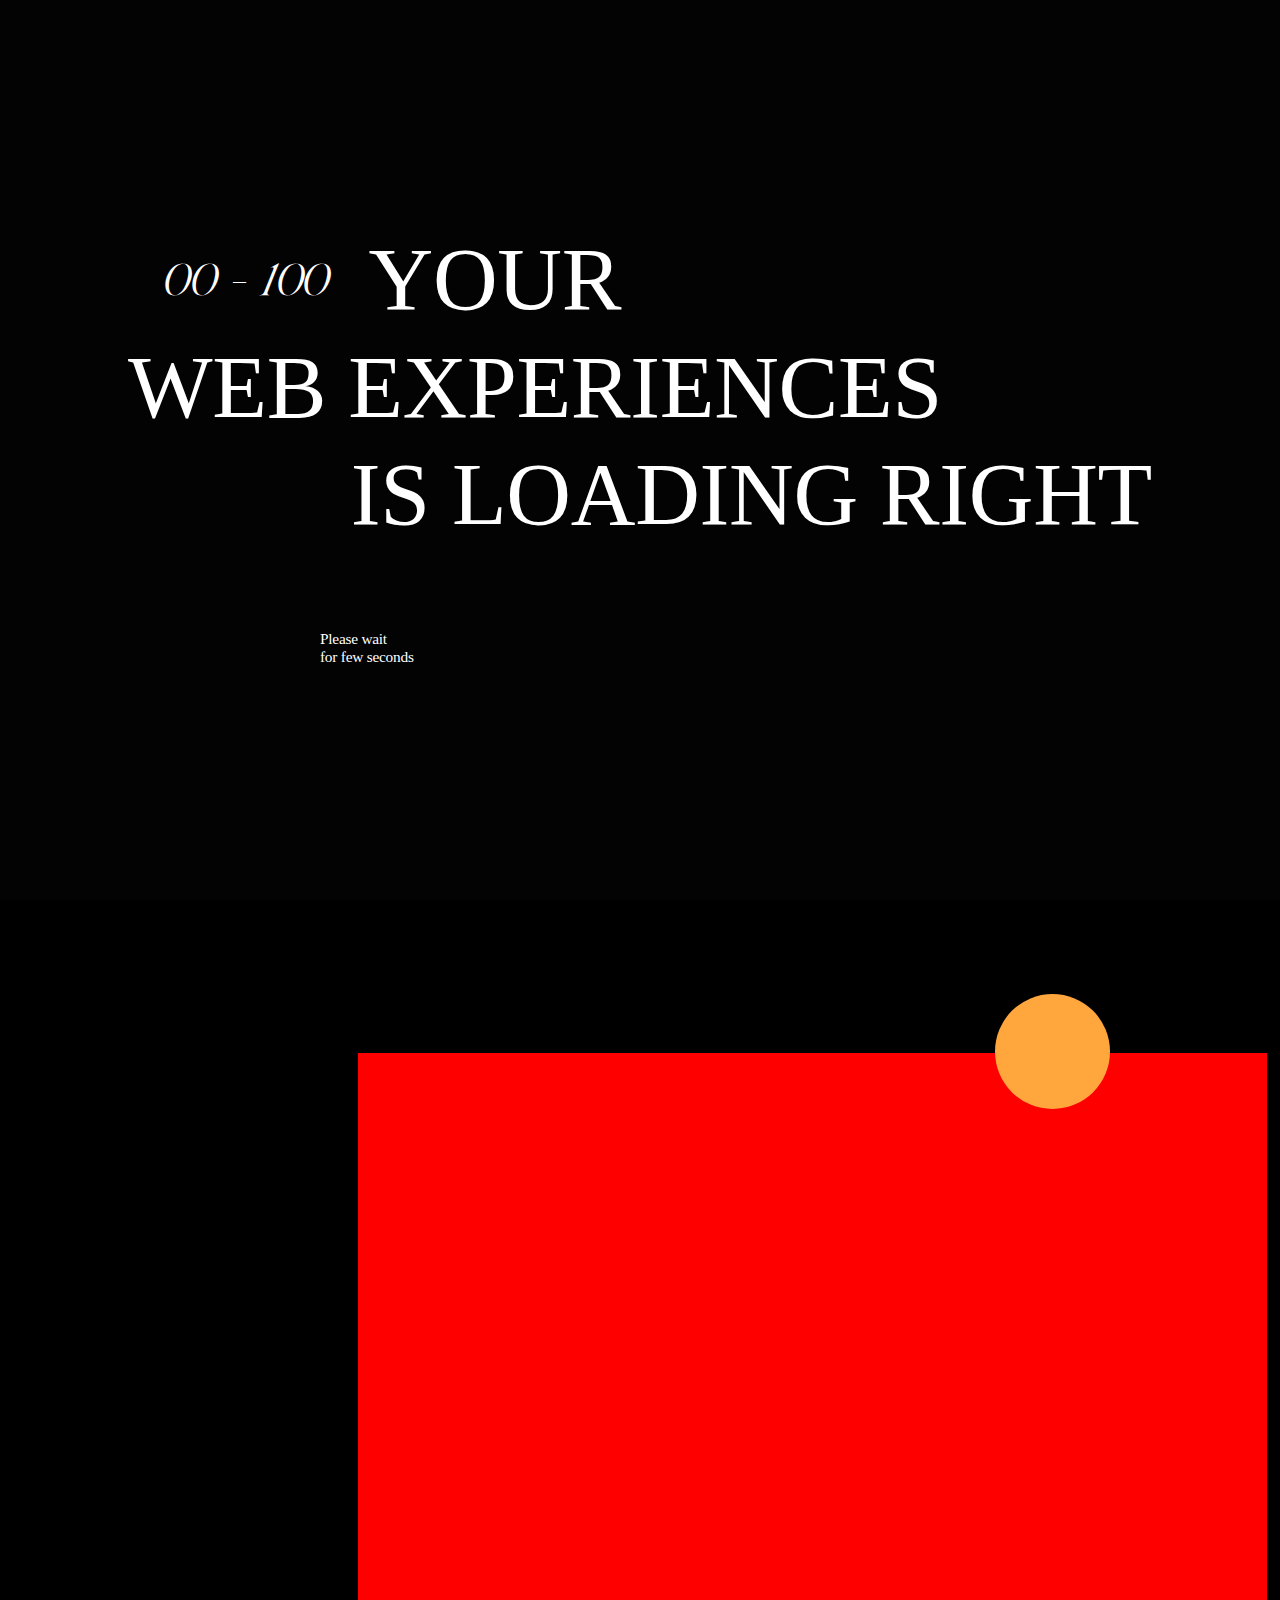
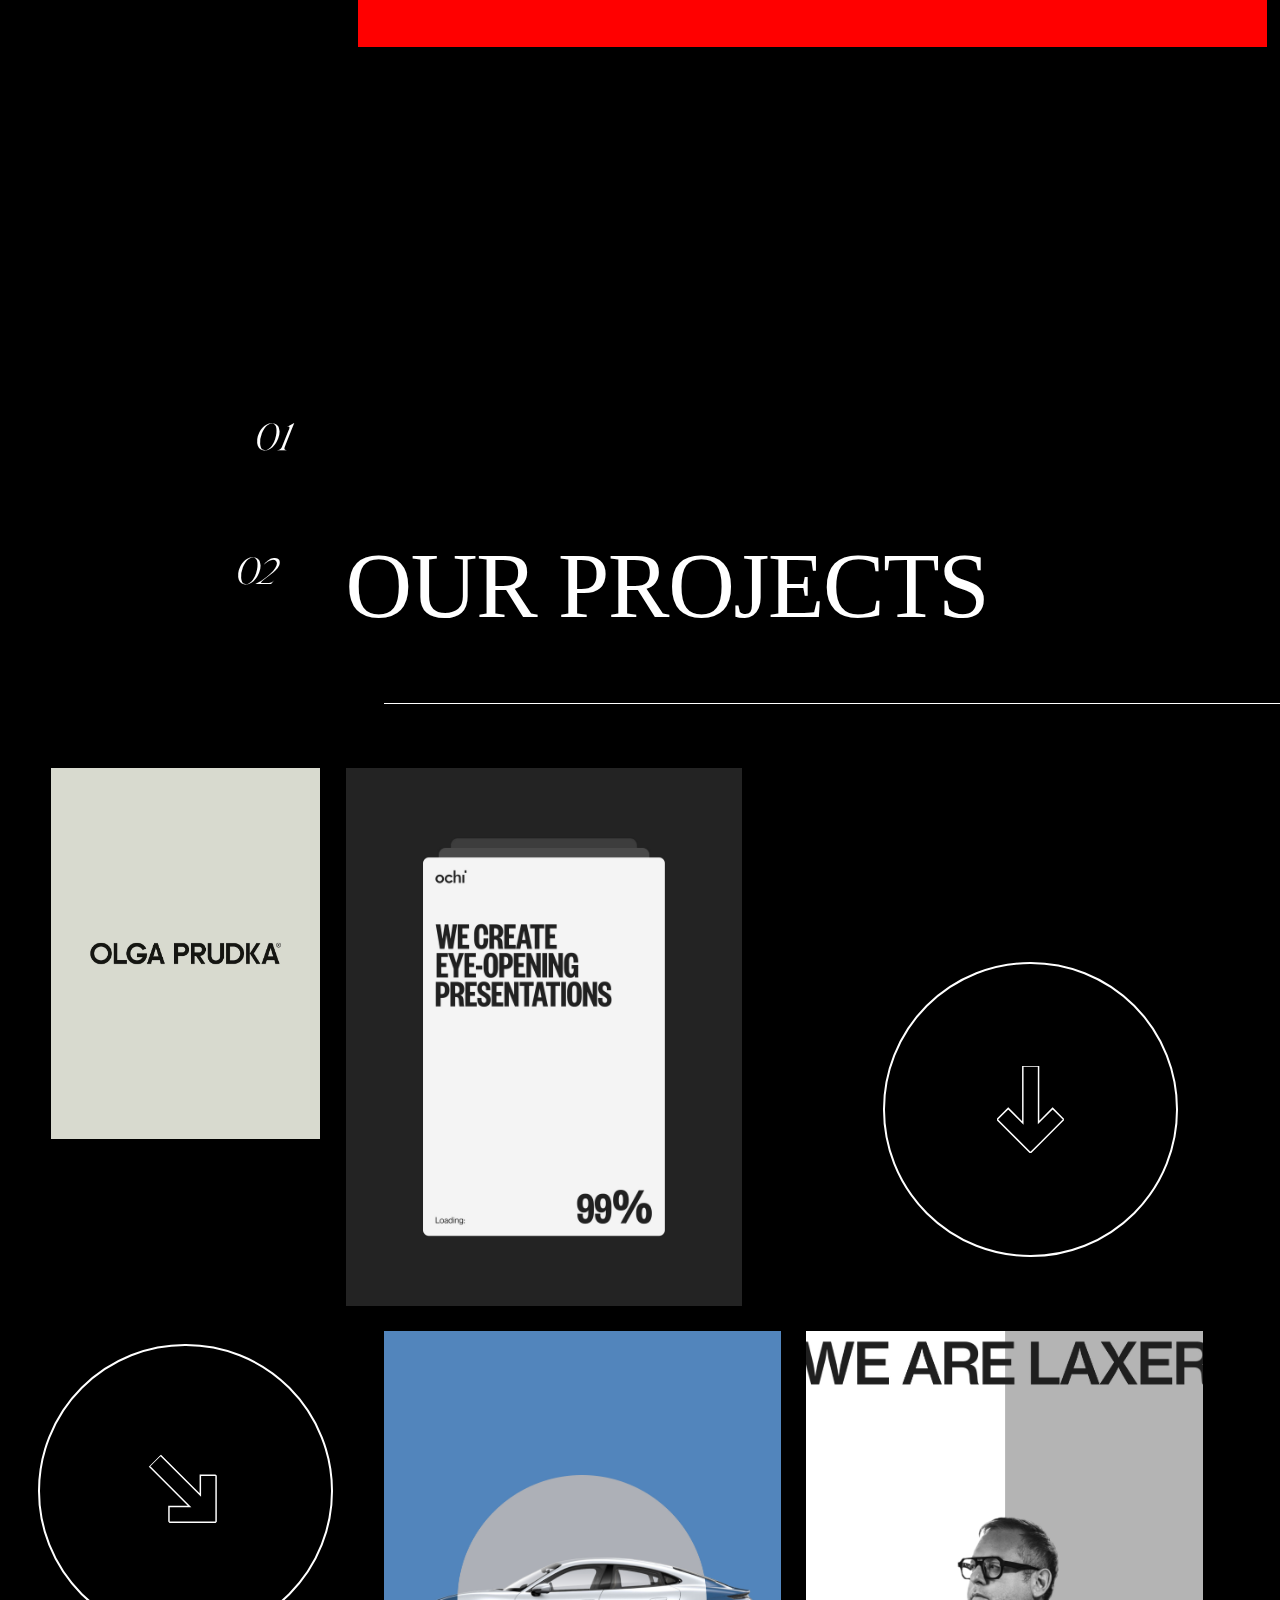
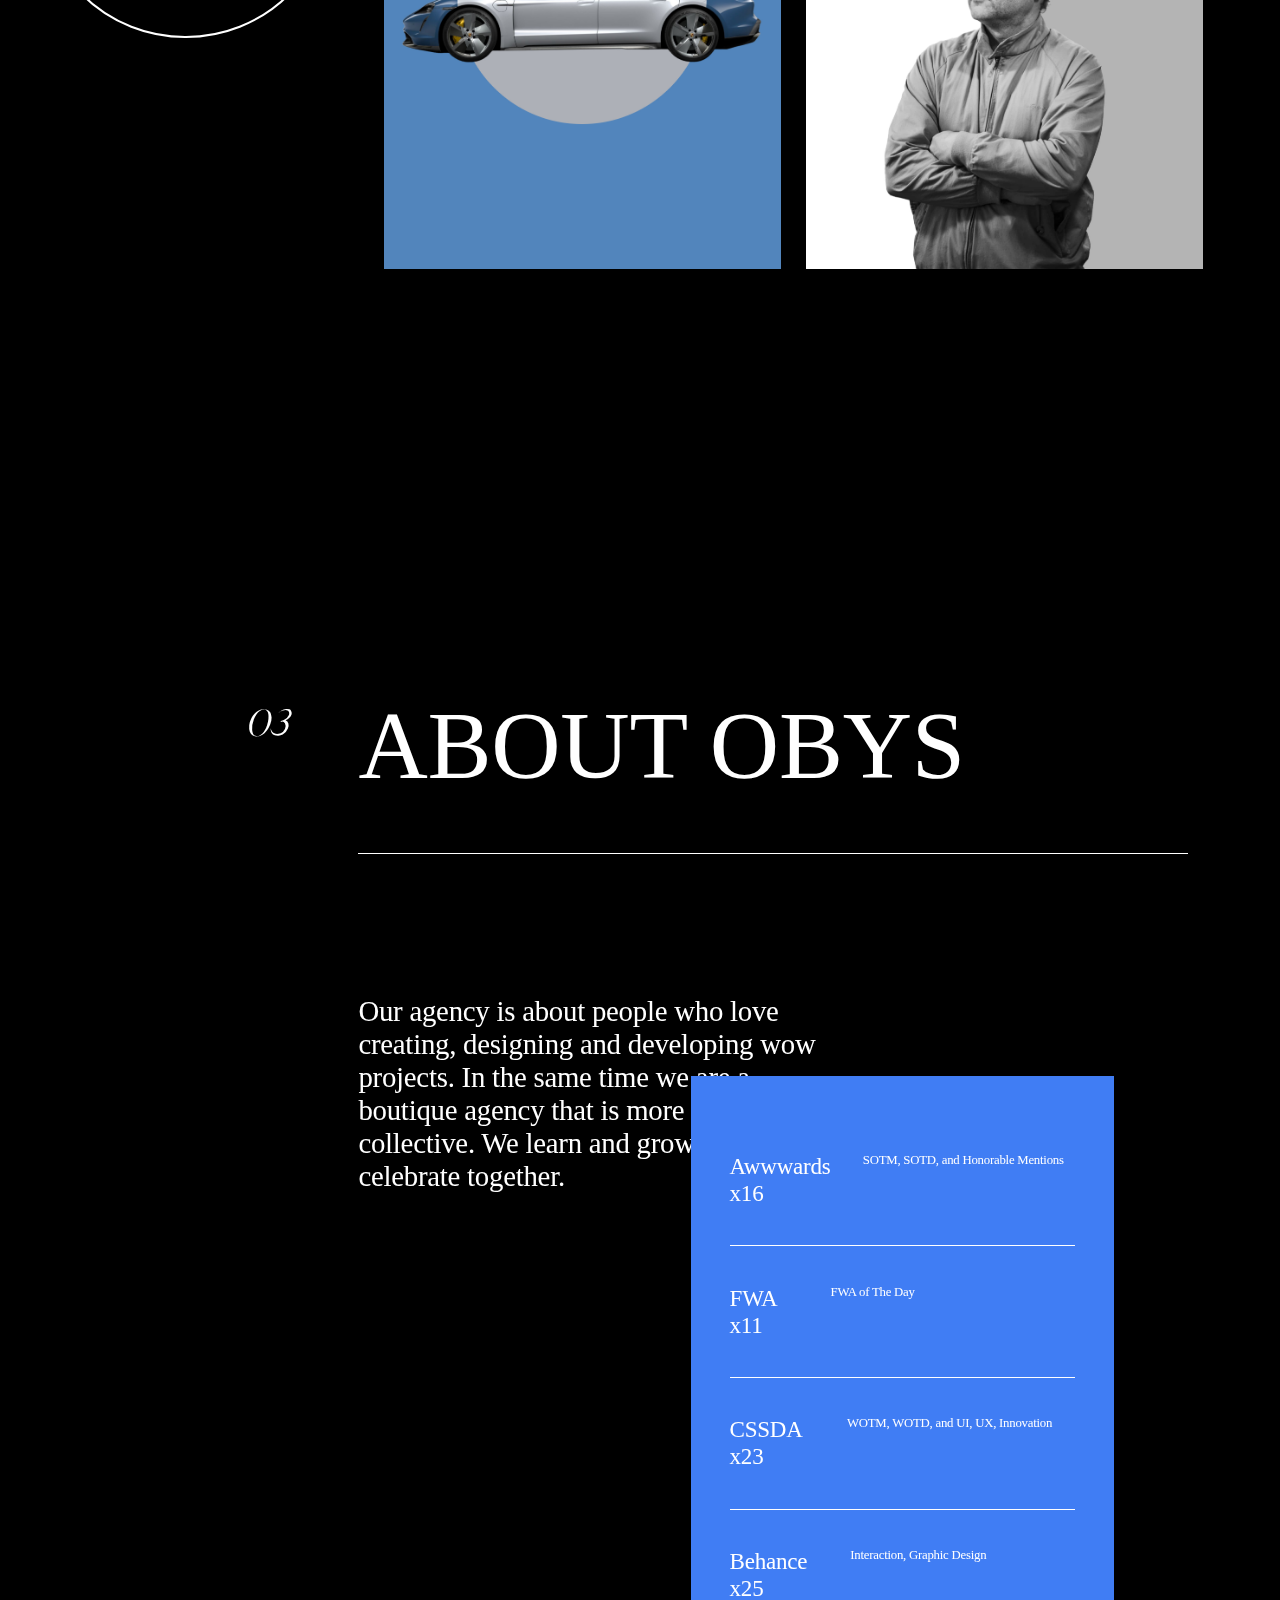
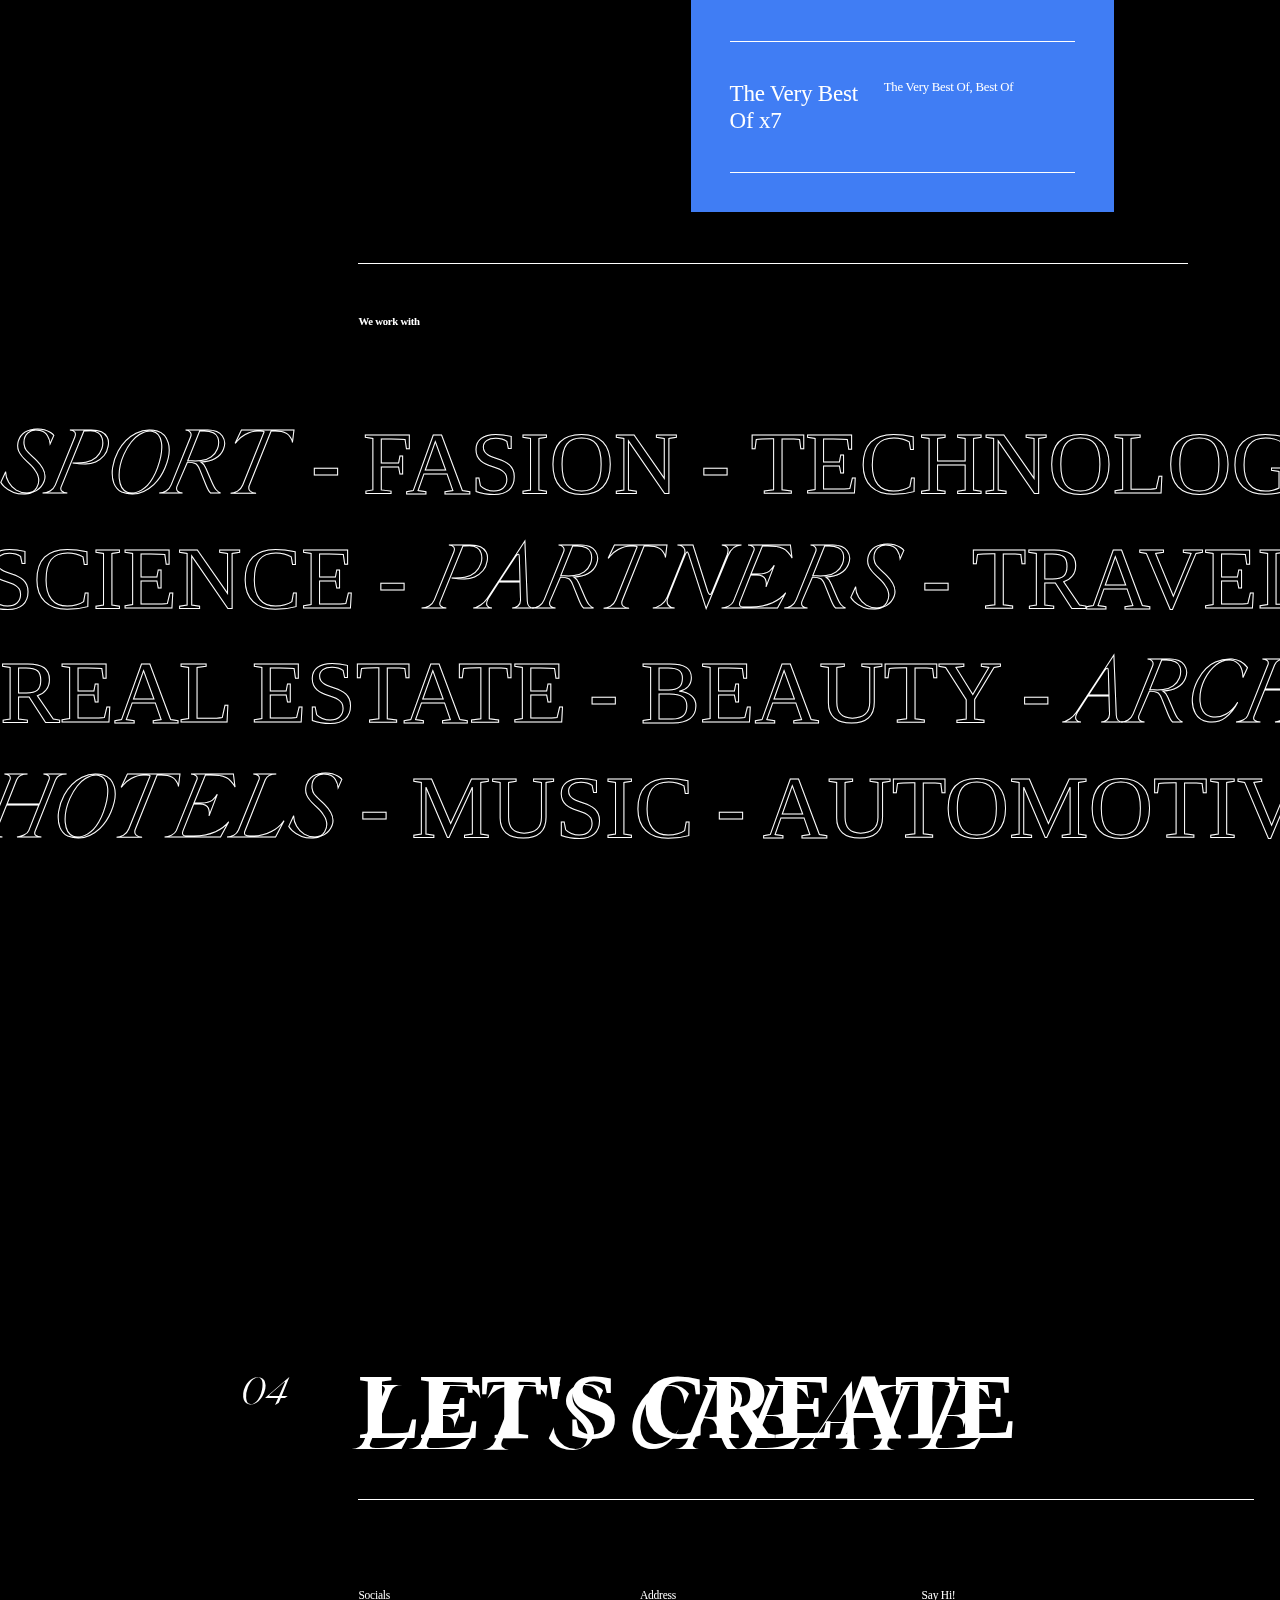
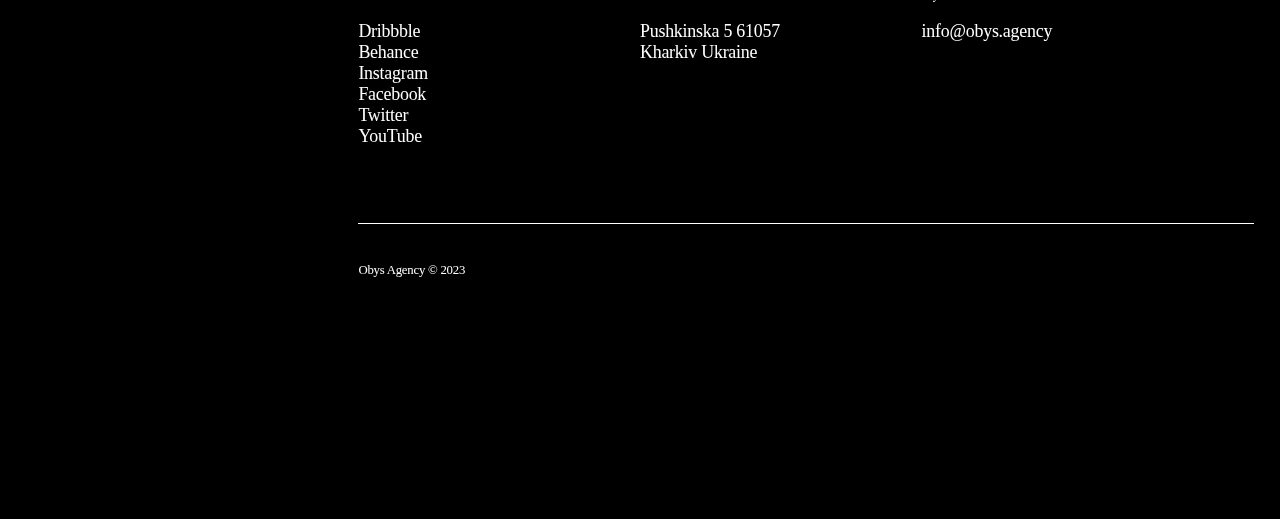
==== commit a11b8db4: "Frontend Complete" ====
--- a/Obys_Agency/obys-agency-main/index.html
+++ b/Obys_Agency/obys-agency-main/index.html
@@ -28,64 +28,74 @@
             <h1>Your</h1>
         </div>
         <div class="line">
-            <h1>Web Experience</h1>
+            <h1>Web Experiences</h1>
         </div>
         <div class="line">
             <h1>is loading right <span class="line-h2">NOW</span></h1>
-            <div class="lineh3">Please Wait <br>a few seconds.</div>
-        </div>
+        </div>
+        <div class="lineh3">Please wait <br> for few seconds</div>
     </div>
     <div id="main">
         <div id="page1" data-scroll data-scroll-speed="-1">
             <div id="nav">
-
-                <div id="nav-part1">
-                    <img src="dots-menu.png" id="menu">
-                    <svg class="brand__svg" width="71" height="27" viewBox="0 0 71 27">
-                        <path d="M40.7622 24.5917C40.7622 23.6724 41.4511 22.9829 42.3697 22.9829C43.2883 22.9829 43.9773 23.6724 43.9773 24.5917C43.9773 25.511 43.2883 26.2005 42.3697 26.2005C41.566 26.2005 40.7622 25.3961 40.7622 24.5917Z" fill="currentColor"></path>
-                        <path d="M65.7937 8.96329C65.7937 8.04398 66.4826 7.35449 67.4012 7.35449C68.3198 7.35449 69.0087 8.04398 69.0087 8.96329C69.0087 9.88261 68.3198 10.5721 67.4012 10.5721C66.4826 10.5721 65.7937 9.88261 65.7937 8.96329Z" fill="currentColor"></path>
-                        <path d="M59.019 18.3861C59.019 17.4668 59.708 16.7773 60.6266 16.7773C61.5451 16.7773 62.2341 17.4668 62.2341 18.3861C62.2341 19.3055 61.5451 19.9949 60.6266 19.9949C59.8228 19.9949 59.019 19.3055 59.019 18.3861Z" fill="currentColor"></path>
-                        <path d="M41.3365 9.88276C40.5327 8.27396 39.6142 7.8143 39.04 7.58447H46.3887C45.9294 7.8143 45.0108 8.04413 45.0108 8.96344C45.0108 9.19327 45.1257 9.65293 45.3553 10.1126L48.3407 16.6627L46.5035 20.225L41.3365 9.88276Z" fill="currentColor"></path>
-                        <path d="M51.8998 9.30819C51.8998 8.04413 50.9812 7.69939 50.2922 7.58447H54.6555C53.8517 7.8143 52.8183 8.27396 51.7849 10.1126C51.8998 9.88276 51.8998 9.65293 51.8998 9.30819Z" fill="currentColor"></path>
-                        <path d="M66.7122 17.9266C66.7122 16.2029 65.2195 15.6283 63.0378 14.5941C60.8562 13.5599 59.019 12.7555 59.019 10.8019C59.019 8.73348 60.971 7.12468 64.1861 7.00977C63.1527 7.23959 62.3489 8.15891 62.3489 9.42296C62.3489 10.9168 63.612 11.4914 65.9084 12.5256C68.2049 13.5599 70.2717 14.4792 70.2717 16.6626C70.2717 19.1907 67.4011 20.3398 64.6454 20.4547C65.9084 20.2249 66.7122 19.1907 66.7122 17.9266Z" fill="currentColor"></path>
-                        <path d="M21.0129 2.64303C21.0129 1.6088 20.3239 0.919313 19.2905 0.689485L24.4576 0V20.3398C24.4576 20.3398 22.6204 20.4547 20.8981 21.8337V2.64303H21.0129Z" fill="currentColor"></path>
-                        <path d="M34.6764 14.0195C34.6764 10.4572 31.691 7.58432 27.9019 7.35449C30.1983 7.69923 30.8873 11.4914 30.8873 14.0195C30.8873 16.5476 30.1983 20.2249 27.9019 20.6845C31.8058 20.4547 34.6764 17.5819 34.6764 14.0195Z" fill="currentColor"></path>
-                        <path d="M14.9269 14.0195C14.9269 10.4572 11.9415 7.58432 8.15234 7.35449C10.4488 7.69923 11.1377 11.4914 11.1377 14.0195C11.1377 16.5476 10.4488 20.2249 8.15234 20.6845C11.9415 20.4547 14.9269 17.5819 14.9269 14.0195Z" fill="currentColor"></path>
-                        <path d="M0 14.0195C0 10.4572 2.9854 7.58432 6.77456 7.35449C4.4781 7.69923 3.78916 11.4914 3.78916 14.0195C3.78916 16.5476 4.4781 20.2249 6.77456 20.6845C2.9854 20.4547 0 17.5819 0 14.0195Z" fill="currentColor"></path></svg>
-                        
-                </div>
-                <div class="text">Obys—<br>
-                    Creative<br>
-                    Design<br>
-                    Agency<br>
-                    </div>
+                <svg class="brand__svg" width="71" height="27" viewBox="0 0 71 27">
+                    <path
+                        d="M40.7622 24.5917C40.7622 23.6724 41.4511 22.9829 42.3697 22.9829C43.2883 22.9829 43.9773 23.6724 43.9773 24.5917C43.9773 25.511 43.2883 26.2005 42.3697 26.2005C41.566 26.2005 40.7622 25.3961 40.7622 24.5917Z"
+                        fill="currentColor"></path>
+                    <path
+                        d="M65.7937 8.96329C65.7937 8.04398 66.4826 7.35449 67.4012 7.35449C68.3198 7.35449 69.0087 8.04398 69.0087 8.96329C69.0087 9.88261 68.3198 10.5721 67.4012 10.5721C66.4826 10.5721 65.7937 9.88261 65.7937 8.96329Z"
+                        fill="currentColor"></path>
+                    <path
+                        d="M59.019 18.3861C59.019 17.4668 59.708 16.7773 60.6266 16.7773C61.5451 16.7773 62.2341 17.4668 62.2341 18.3861C62.2341 19.3055 61.5451 19.9949 60.6266 19.9949C59.8228 19.9949 59.019 19.3055 59.019 18.3861Z"
+                        fill="currentColor"></path>
+                    <path
+                        d="M41.3365 9.88276C40.5327 8.27396 39.6142 7.8143 39.04 7.58447H46.3887C45.9294 7.8143 45.0108 8.04413 45.0108 8.96344C45.0108 9.19327 45.1257 9.65293 45.3553 10.1126L48.3407 16.6627L46.5035 20.225L41.3365 9.88276Z"
+                        fill="currentColor"></path>
+                    <path
+                        d="M51.8998 9.30819C51.8998 8.04413 50.9812 7.69939 50.2922 7.58447H54.6555C53.8517 7.8143 52.8183 8.27396 51.7849 10.1126C51.8998 9.88276 51.8998 9.65293 51.8998 9.30819Z"
+                        fill="currentColor"></path>
+                    <path
+                        d="M66.7122 17.9266C66.7122 16.2029 65.2195 15.6283 63.0378 14.5941C60.8562 13.5599 59.019 12.7555 59.019 10.8019C59.019 8.73348 60.971 7.12468 64.1861 7.00977C63.1527 7.23959 62.3489 8.15891 62.3489 9.42296C62.3489 10.9168 63.612 11.4914 65.9084 12.5256C68.2049 13.5599 70.2717 14.4792 70.2717 16.6626C70.2717 19.1907 67.4011 20.3398 64.6454 20.4547C65.9084 20.2249 66.7122 19.1907 66.7122 17.9266Z"
+                        fill="currentColor"></path>
+                    <path
+                        d="M21.0129 2.64303C21.0129 1.6088 20.3239 0.919313 19.2905 0.689485L24.4576 0V20.3398C24.4576 20.3398 22.6204 20.4547 20.8981 21.8337V2.64303H21.0129Z"
+                        fill="currentColor"></path>
+                    <path
+                        d="M34.6764 14.0195C34.6764 10.4572 31.691 7.58432 27.9019 7.35449C30.1983 7.69923 30.8873 11.4914 30.8873 14.0195C30.8873 16.5476 30.1983 20.2249 27.9019 20.6845C31.8058 20.4547 34.6764 17.5819 34.6764 14.0195Z"
+                        fill="currentColor"></path>
+                    <path
+                        d="M14.9269 14.0195C14.9269 10.4572 11.9415 7.58432 8.15234 7.35449C10.4488 7.69923 11.1377 11.4914 11.1377 14.0195C11.1377 16.5476 10.4488 20.2249 8.15234 20.6845C11.9415 20.4547 14.9269 17.5819 14.9269 14.0195Z"
+                        fill="currentColor"></path>
+                    <path
+                        d="M0 14.0195C0 10.4572 2.9854 7.58432 6.77456 7.35449C4.4781 7.69923 3.78916 11.4914 3.78916 14.0195C3.78916 16.5476 4.4781 20.2249 6.77456 20.6845C2.9854 20.4547 0 17.5819 0 14.0195Z"
+                        fill="currentColor"></path>
+                </svg>
+                <div class="text">Obys—<br> Creative<br> Design<br> Agency<br>
+                </div>
                 <div id="frames">
                     <div class="frame">
-                        <span >Works</span>
-                        <span >Works</span>
+                        <span>Works</span>
+                        <span>Works</span>
                     </div>
                     <div class="frame">
-                        <span >Contact</span>
-                        <span >Contact</span>
-                    </div>
-                    </div>
-             </div>
-               <div class="hero" id="hero1">
-                 <h1> We Design</h1>
-               </div>
-    
-               <div class="hero" id="hero2">
-                <h1> Unique</h1>
-               </div>
-    
-               <div class="hero" id="hero3">
-                   <h2>Web<span>/</span></h2>
-                   <h2>Graphic</h2>
-               </div>
-    
-               <div class="hero" id="hero4">
-                <h1>experience</h1>
-               </div>
+                        <span>Contact</span>
+                        <span>Contact</span>
+                    </div>
+                </div>
+            </div>
+            <div class="hero" id="hero1">
+                <h1>We Design</h1>
+            </div>
+            <div class="hero" id="hero2">
+                <h1>Unique</h1>
+            </div>
+            <div class="hero" id="hero3">
+                <h2>Web/</h2>
+                <h2>Graphic</h2>
+            </div>
+            <div class="hero" id="hero4">
+                <h1>Experience</h1>
+            </div>
             <img id="flag" src="https://obys.agency/wp-content/uploads/2022/03/Flag.jpg" alt="">
         </div>
         <div id="page2" data-scroll data-scroll-speed="-2.5">
@@ -115,7 +125,7 @@
                             fill="currentColor"></path>
                     </svg>
                     <div class="circle-in">
-                        <p>We are thrilled to have you on board. We hove you enjoyed the projects ❤</p>
+                        <p>We are thrilled to have you on board. We love you enjoyed the projects ❤</p>
                     </div>
                 </div>
                 <div class="page3-circle2">
@@ -125,7 +135,7 @@
                             fill="currentColor"></path>
                     </svg>
                     <div class="circle-in">
-                        <p>We are thrilled to have you on board. We hove you enjoyed the projects</p>
+                        <p>We are thrilled to have you on board. We love you enjoyed the projects</p>
                     </div>
                 </div>
                 <div class="image-div">
@@ -195,30 +205,37 @@
 
                     </p>
                 </div>
-                <div id="page4-blue-div">
+                <div id="page4-blue">
                     <div class="blue-div-elem">
                         <h4>Awwwards x16</h4>
-                        <p>SOTM, SOTD and Honrable Mentions</p>
+                        <p>SOTM, SOTD, and Honorable Mentions</p>
+                        <img src="awwards.png" alt="" id="awwards">
                     </div>
                     <div class="blue-div-elem">
                         <h4>FWA x11</h4>
                         <p>FWA of The Day</p>
+                        <img src="fwa.jpeg" alt="" id="FWA">
                     </div>
                     <div class="blue-div-elem">
                         <h4>CSSDA x23</h4>
-                        <p>WOTM, WOTD and UI, UX, Innovation</p>
+                        <p>WOTM, WOTD, and UI, UX, Innovation</p>
+                        <img src="cssda.png" alt="" id="cssda">
                     </div>
                     <div class="blue-div-elem">
                         <h4>Behance x25</h4>
                         <p>Interaction, Graphic Design</p>
+                        <img src="behance.png" alt="" id="behance">
                     </div>
                     <div class="blue-div-elem">
                         <h4>The Very Best Of x7</h4>
                         <p>The Very Best Of, Best Of</p>
+                        <img src="thebest.jpeg" alt="" id="thebest">
                     </div>
                 </div>
                 <div class="underline"></div>
-
+                <div id="we_work">
+                    <h6>We work with</h6>
+                </div>
             </div>
         </div>
         <div id="page5" data-scroll data-scroll-speed="-2.5">
@@ -231,12 +248,12 @@
                 <h1>Science - <span>partners</span> - Travel -</h1>
             </div>
             <div class="elem">
-                <h1>Sport - Fasion - <span>Technology</span> -</h1>
-                <h1>Sport - Fasion - <span>Technology</span> -</h1>
+                <h1>Real Estate - Beauty - <span>architecture</span> -</h1>
+                <h1>Real Estate - Beauty - <span>architecture</span> -</h1>
             </div>
             <div class="elem2">
-                <h1><span>Science</span> - partners - Travel -</h1>
-                <h1><span>Science</span> - partners - Travel -</h1>
+                <h1><span>Hotels</span> - music - automotive -</h1>
+                <h1><span>Hotels</span> - music - automotive -</h1>
             </div>
         </div>
         <div id="footer" data-scroll data-scroll-speed="-2.5">
--- a/Obys_Agency/obys-agency-main/style.css
+++ b/Obys_Agency/obys-agency-main/style.css
@@ -19,33 +19,35 @@
 }
 
 * {
-    margin: 0;
-    padding: 0;
+    margin: 0px;
+    padding: 0px;
+    box-sizing: border-box;
     -webkit-box-sizing: border-box;
-            box-sizing: border-box;
-    font-family: "Plain Light";
-    color: #fff;
-}
-
-html,
-body {
-    height: 100%;
-    width: 100%;
-}
-
-body {
-    overflow-x: hidden;
+    box-sizing: border-box;
+    font-family: "Plain-Light";
+    color: white;
+}
+
+html , body {
+    height: 100vh;
+    width: 100vw;
+    letter-spacing: -.015rem;
+    /* cursor:none; */
+}
+html::-webkit-scrollbar {
+    width: 0px;
+    overflow: hidden;
 }
 
 #crsr {
-    top: -50%;
+    top: 50%;
     font-size: 1vw;
     height: 3.5vw;
     width: 3.5vw;
     border: 1px solid #f0efef;
     color: #fff;
     border-radius: 50%;
-    z-index: 99;
+    z-index: 9;
     display: flex;
     flex-direction: column;
     align-items: center;
@@ -54,8 +56,9 @@
     mix-blend-mode: difference;
     position: absolute;
     cursor: pointer;
-    pointer-events: none;
-}
+    /* pointer-events: none; */
+}
+
 #loader {
     height: 100%;
     width: 100%;
@@ -63,6 +66,8 @@
     z-index: 9999;
     background-color: #030303;
     padding: 25vh 10vw;
+    cursor: pointer;
+    overflow: hidden;
 }
 
 .line {
@@ -74,7 +79,7 @@
     display: -webkit-box;
     display: -ms-flexbox;
     display: flex;
-    line-height: 1.1;
+    line-height: 1.2;
     -webkit-box-align: center;
         -ms-flex-align: center;
             align-items: center;
@@ -102,7 +107,7 @@
 #line1-part1 h6 {
     font-size: 3.5vw;
     font-weight: 100;
-    font-family: 'silk serif';
+    font-family: "Silk Serif";
 }
 
 #line1-part1 h5 {
@@ -118,7 +123,6 @@
     text-align: right;
     letter-spacing: -0.020rem;
 }
-
 .lineh3 {
     position: absolute;
     top: 70%;
@@ -130,43 +134,47 @@
 
 .line-h2 {
     font-size: 7vw;
+    text-transform: uppercase;
+    line-height: 1.1;
     font-weight: 500;
-    animation-name: anime;
-    opacity: 1;
-    animation-duration: 1.39s;
-    animation-timing-function: cubic-bezier(0.25, 0.1, 0.25, 1);
-    animation-iteration-count: infinite;
+    opacity: 0;
+    line-height: 1.2;
+    animation-name: loaderAnime;
+    -webkit-animation-duration: 2s;
+            animation-duration: 2s;
+    -webkit-animation-iteration-count: infinite;
+            animation-iteration-count: infinite;
 }
 
 @-webkit-keyframes loaderAnime {
     0% {
-        font-family: "plain light";
-        -webkit-text-stroke: 1px #fff;
+    font-family: "Plain-Light";
+        -webkit-text-stroke: 0.1vw #fff;
         color: #fff;
-        font-weight: 500;
+        font-weight: 100;
         opacity: 1;
     }
 
     48% {
-        font-family: "plain light";
-        -webkit-text-stroke: 1px #fff;
+    font-family: "Plain-Light";
+        -webkit-text-stroke: 0.1vw #fff;
         color: #fff;
-        font-weight: 500;
+        font-weight: 100;
         opacity: 0;
     }
 
     50% {
         font-family: 'silk serif';
-        -webkit-text-stroke: 1px #fff;
-        font-weight: 500;
+        -webkit-text-stroke: 0.1vw #fff;
+        font-weight: 100;
         color: transparent;
         opacity: 1;
     }
 
     100% {
         font-family: 'silk serif';
-        -webkit-text-stroke: 1px #fff;
-        font-weight: 500;
+        -webkit-text-stroke: 0.1vw #fff;
+        font-weight: 100;
         color: transparent;
         opacity: 0;
     }
@@ -174,33 +182,34 @@
 
 @keyframes loaderAnime {
     0% {
-        font-family: "plain light";
-        -webkit-text-stroke: 1px #fff;
+    font-family: "Plain-Light";
+        -webkit-text-stroke: 0.1vw #fff;
         color: #fff;
-        font-weight: 500;
+        font-weight: 100;
         opacity: 1;
     }
 
     48% {
-        font-family: "plain light";
-        -webkit-text-stroke: 1px #fff;
+    font-family: "Plain-Light";
+
+        -webkit-text-stroke: 0.1vw #fff;
         color: #fff;
-        font-weight: 500;
+        font-weight: 100;
         opacity: 0;
     }
 
     50% {
         font-family: 'silk serif';
-        -webkit-text-stroke: 1px #fff;
-        font-weight: 500;
+        -webkit-text-stroke: 0.1vw #fff;
+        font-weight: 100;
         color: transparent;
         opacity: 1;
     }
 
     100% {
         font-family: 'silk serif';
-        -webkit-text-stroke: 1px #fff;
-        font-weight: 500;
+        -webkit-text-stroke: 0.1vw #fff;
+        font-weight: 100;
         color: transparent;
         opacity: 0;
     }
@@ -209,39 +218,38 @@
 
 
 
-
-#main {
-    position: relative;
-    background-color: #151515;
-    z-index: 99;
+#main
+{
+    position: relative;
+    background-color: black;
 }
 
 #page1 {
     height: 100vh;
-    width: 100%;
-    /* background-color: #151515; */
-    position: relative;
-    z-index: 100;
+    width: 100vw;
+    background-color: #101112;
+    /* cursor: none; */
+    /* overflow: hidden; */
+    overflow-y: hidden;
 }
 
 #page1 #nav {
-    display: -webkit-box;
-    display: -ms-flexbox;
     display: flex;
-    -webkit-box-align: center;
-        -ms-flex-align: center;
-            align-items: center;
-    -webkit-box-pack: justify;
-        -ms-flex-pack: justify;
-            justify-content: space-between;
-    padding: 2.3vw 5.5vw;
-}
+    align-items: center;
+    justify-content: space-between;
+    height: 3vh;
+    width: 100vw;
+    padding: 5.8vw 5.9vw;
+    overflow: hidden;
+}
+
 #nav-part1 {
     display: flex;
     align-items: center;
     justify-content: center;
     gap: 2.2vw;
 }
+
 #nav svg {
     width: 4vw;
     height: auto;
@@ -251,10 +259,6 @@
     top: 6%;
     left: 25%;
     font-size: .97vw;
-}
-img {
-    width: 3vh;
-    height: 3vh;
 }
 
 #frames {
@@ -264,20 +268,19 @@
     gap: 2.5vw;
     margin-top: -1.3vw;
     overflow: hidden;
-    /* background-color: aqua; */
-    /* font-size: 1vw; */
+}
+#menu {
+    width: 2vh;
+    height: 2vh;
 }
 .frame {
     position: relative;
     z-index: 10;
     height: 2vw;
-    /* background-color: rgb(147, 147, 75); */
     overflow: hidden;
 }
 .frame span
 {
-    /* position:absolute; */
-    /* background-color: aqua; */
     height: 3vw;
     text-align: center;
     display: flex;
@@ -286,8 +289,8 @@
     font-size: 1vw;
     font-weight: 100;
     padding: 0 2vw;
-    /* transform: translateY(-5vw); */
-}
+}
+
 .hero {
     /* background-color: red; */
     width: 72%;
@@ -315,7 +318,7 @@
 
 .hero h1 {
     font-size: 7.2vw;
-    font-weight: 500;
+    font-weight: 600;
     text-transform: uppercase;
     line-height: 7.2vw;
     position: relative;
@@ -333,7 +336,7 @@
 
 .hero h2 {
     font-size: 7.2vw;
-    font-weight: 500;
+    font-weight: 600;
     text-transform: uppercase;
     line-height: 7.2vw;
     border-bottom: 0.5vw solid #fff;
@@ -382,7 +385,7 @@
     width: 9vw;
     border-radius: 50%;
     position: absolute;
-    top: -15%;
+    top:-10%;
     left: 70%;
     display: -webkit-box;
     display: -ms-flexbox;
@@ -397,7 +400,7 @@
 }
 
 #video-cursor i {
-    font-size: 2vw;
+    font-size: 3vw;
 }
 
 #page3 {
@@ -411,10 +414,13 @@
 }
 
 #page3 h1 {
-    font-size: 7vw;
+    font-size: 7.2vw;
+    letter-spacing: -0.1vw;
     text-transform: uppercase;
     position: relative;
-    margin-left: 28vw;
+    font-weight: 500;
+    margin-left: 25vw;
+    margin-bottom: 5vw;
 }
 
 #page3 h1::before {
@@ -593,6 +599,7 @@
     width: 100%;
     /* background-color: rgb(61, 61, 61); */
     padding: 7vh 0;
+    cursor: pointer;
 }
 
 #page4-content {
@@ -603,8 +610,9 @@
 }
 
 #page4-content h1 {
-    font-size: 7vw;
+    font-size: 7.5vw;
     text-transform: uppercase;
+    font-weight: 500;
     position: relative;
 }
 
@@ -615,40 +623,49 @@
     font-weight: 100;
     font-family: "silk serif";
     left: -12%;
-    top: 8%;
+    top: 2%;
 }
 
 #page4-content .underline {
-    height: 1px;
-    width: 100%;
+    height: 0.1vw;
+    width: 90%;
     background-color: #fff;
-    margin: 5vw 0;
-}
-
-#page4-content > p {
-    font-size: 2.05vw;
-    width: 50%;
-    margin-bottom: 3vw;
+    margin: 4vw 0;
+}
+
+#page4-content>p{
+    padding-top: 7vw;;
+    font-size: 2.25vw;
+    width: 53%;
 }
 
 #page4-flex {
-    display: -webkit-box;
-    display: -ms-flexbox;
     display: flex;
+    align-items: flex-start;
+    justify-content: center;
+}
+#page4-flex p {
+    position: relative;
+    font-size: 0.92vw;
+    line-height: 1.525;
+    width: 21%;
+    left: -15%;
+    padding-top: 4%;
 }
 
 #page4-flex img {
-    width: 48%;
-}
-
-#page4-flex p {
-    font-size: 0.9vw;
-    width: 19%;
-    margin-left: 1vw;
-}
-
-#page4-blue-div {
-    background-color: #3F7DF4;
+    padding-top: 3.2vw;
+    position: relative;
+    width: 54%;
+    left: -16%;
+    padding-left: 4%;
+}
+
+
+
+#page4-blue
+{
+    background-color: #407DF4;
     width: 33vw;
     padding: 3vw;
     position: relative;
@@ -657,29 +674,87 @@
 }
 
 .blue-div-elem {
-    display: -webkit-box;
-    display: -ms-flexbox;
+    position: relative;
     display: flex;
-    -webkit-box-align: start;
-        -ms-flex-align: start;
-            align-items: flex-start;
-    -webkit-box-pack: justify;
-        -ms-flex-pack: justify;
-            justify-content: space-between;
-    /* background-color: red; */
-    padding: 1.7vw 0;
-    border-bottom: 2px solid #ffffff94;
+    align-items:flex-start ;
+    justify-content: space-between;
+    gap: 2vw;
+    padding: 3vw 0vw;
+    border-bottom: 0.2vh solid #fff;
 }
 
 .blue-div-elem h4 {
-    font-size: 1.4vw;
+    font-size: 1.8vw;
     font-weight: 500;
+    z-index: 3;
 }
 
 .blue-div-elem p {
-    width: 40%;
-    font-size: 0.8vw;
-}
+    white-space: nowrap;
+    width: 80%;
+    font-size: 1vw;
+    z-index: 3;
+}
+
+#awwards{
+    height: 5vw;
+    width: 5vw;
+    clip-path: polygon(50% 0%, 0% 100%, 100% 100%);
+    object-fit: cover;
+    position: absolute;
+    scale: 0;
+    opacity: 0;
+    z-index: 1;
+}
+
+#FWA{
+    height: 5vw;
+    width: 5vw;
+    clip-path: polygon(25% 0%, 100% 0%, 75% 100%, 0% 100%);
+    object-fit: cover;
+    position: absolute;
+    transform: translate(-50% ,-50%);
+    opacity: 0;
+    z-index: 1;
+    scale: 0;
+}
+
+#cssda{
+    height: 5.5vw;
+    width: 5.5vw;
+    clip-path: polygon(50% 0%, 100% 50%, 50% 100%, 0% 50%);
+    object-fit: cover;
+    position: absolute;
+    scale: 0;
+    z-index: 1;
+    opacity: 0;
+}
+
+#behance{
+    height: 5vw;
+    width: 5vw;
+    /* border-radius: 50%; */
+    object-fit: cover;
+    clip-path: circle(50% at 50% 50%);
+    position: absolute;
+    scale: 0;
+    z-index: 1;
+    opacity: 0;
+}
+/* You always have to keep the position absolute for it to follow the mouse because you have to kee
+it at a certainplace first */
+#thebest{
+    height: 5.5vw;
+    width: 5.5vw;
+    /* border-radius: 50%; */
+    object-fit: cover;
+    position: absolute;
+    scale: 0;
+    opacity: 0;
+    clip-path: polygon(20% 0%, 80% 0%, 100% 20%, 100% 80%, 80% 100%, 20% 100%, 0% 80%, 0% 20%);
+    z-index: 1;
+}
+
 
 #page5 {
     min-height: 100vh;
